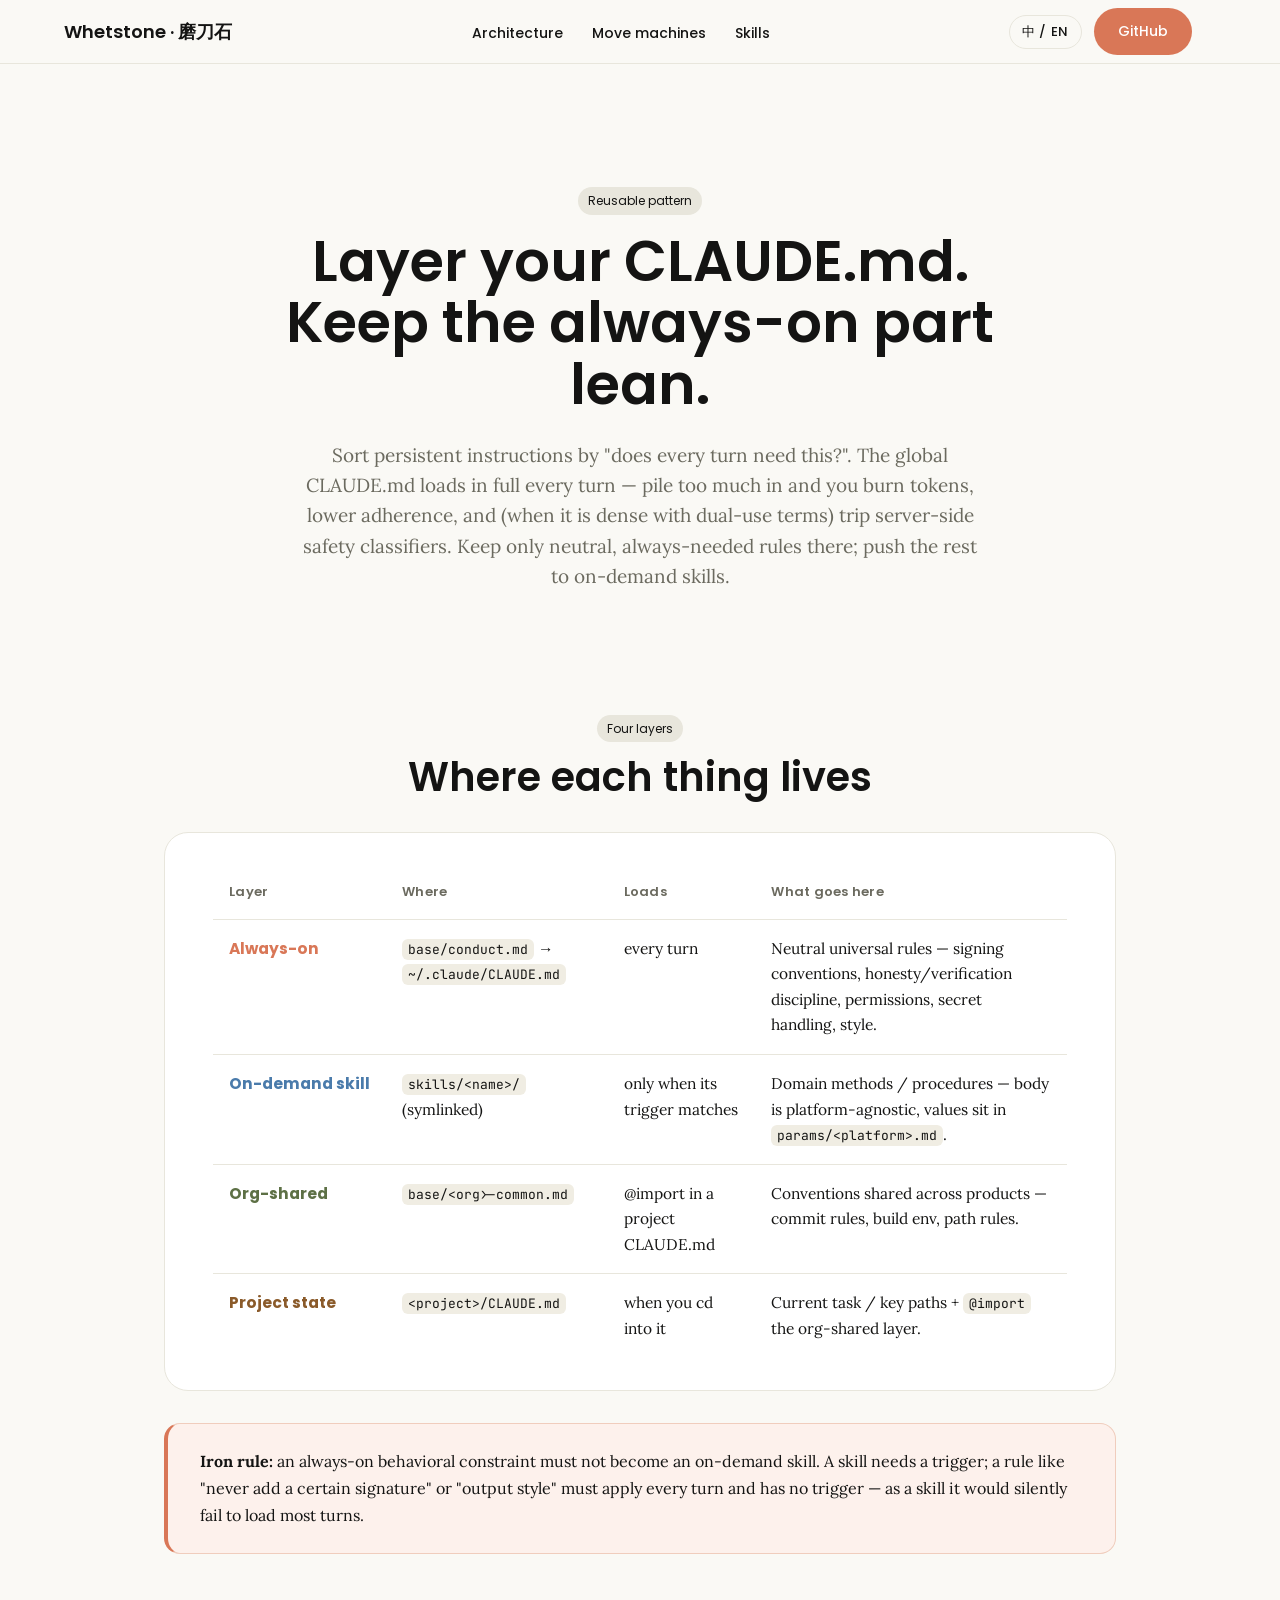
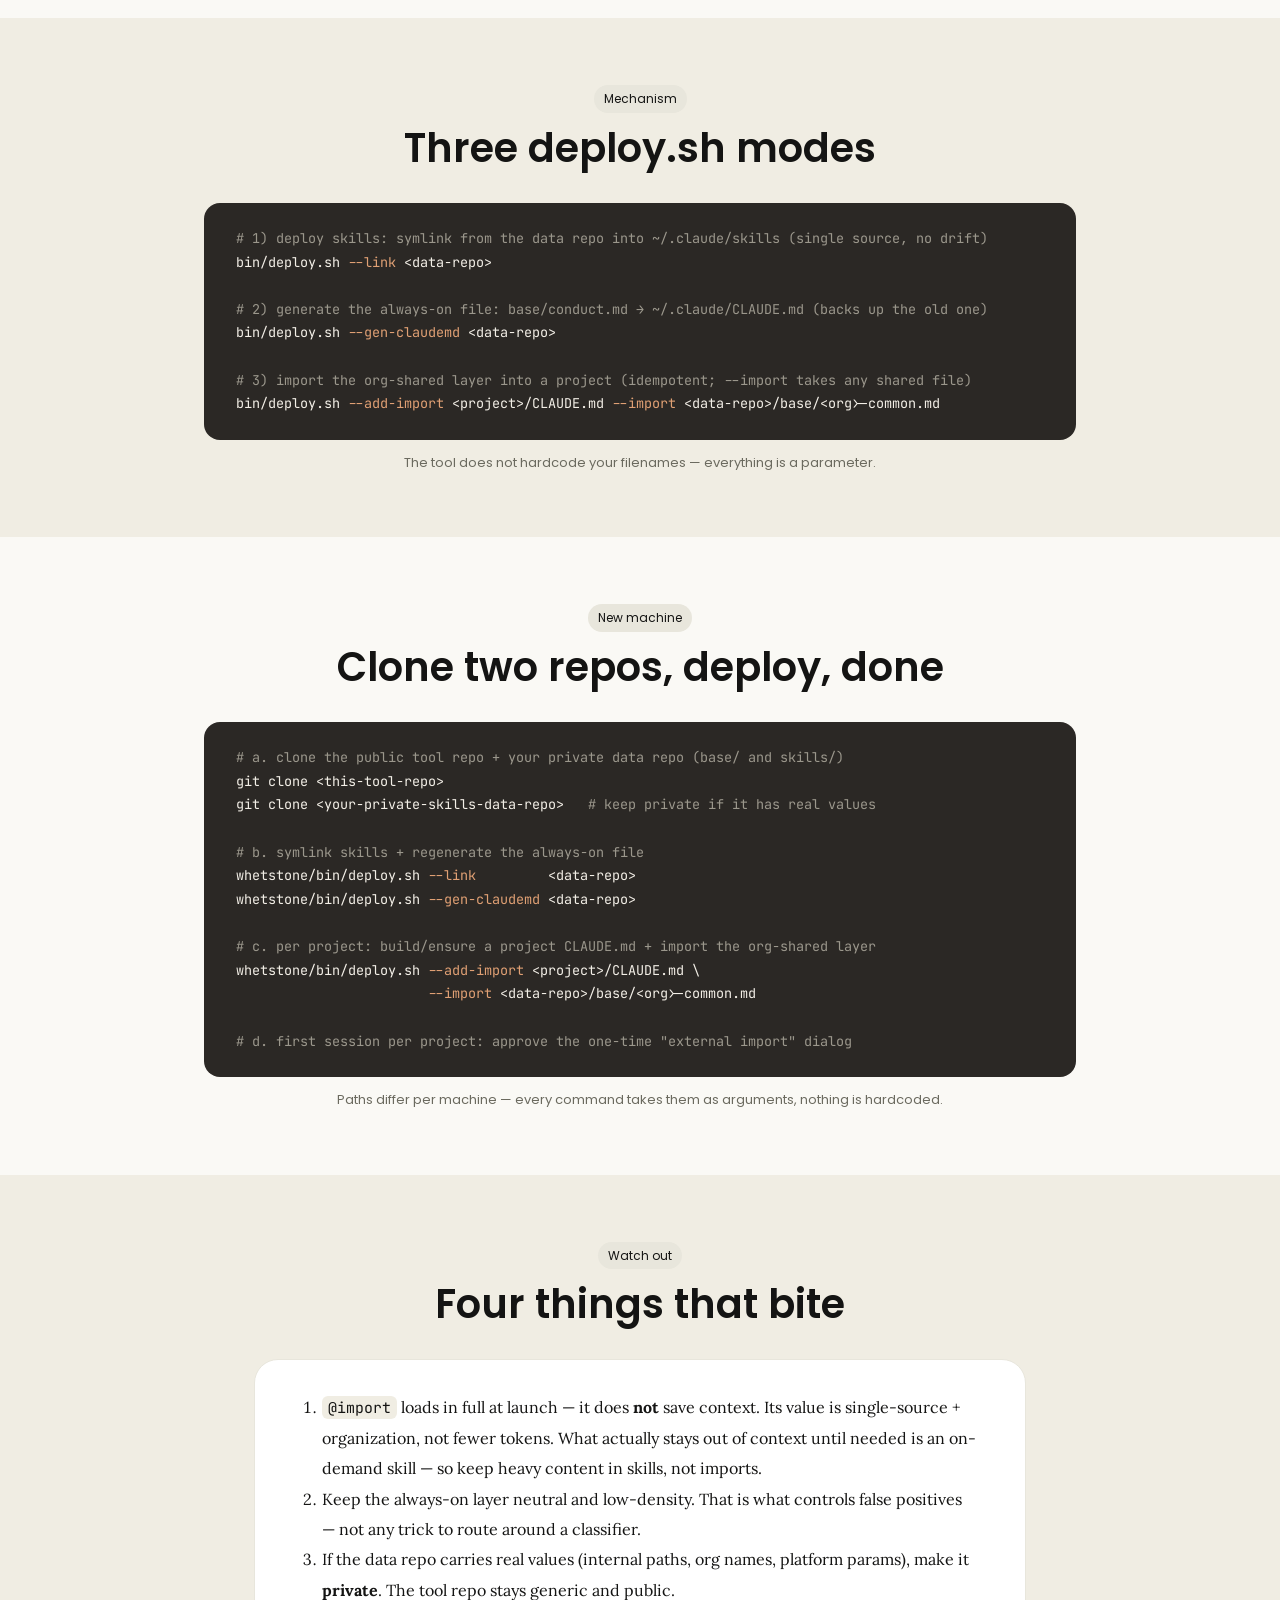
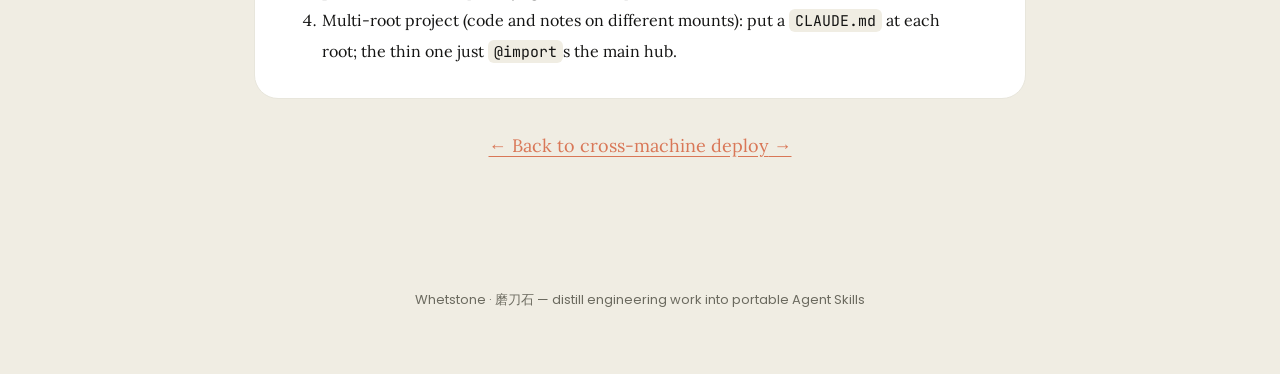
==== docs/claude-md-layering.html @ 285a9f13 "docs: 加 CLAUDE.md 分层设计指南页 + 从 index 链过去 - claude-md-layering.html:同 anthropic 风(assets/anthropic.css" ====
<!doctype html>
<html lang="en" data-lang="en">
<head>
<meta charset="utf-8">
<meta name="viewport" content="width=device-width, initial-scale=1">
<title>CLAUDE.md layering · Whetstone</title>
<meta name="description" content="A reusable way to layer agent instructions: keep the always-on CLAUDE.md lean and neutral, push heavy domain content into on-demand skills, share org conventions, deploy the same way on any machine.">
<link rel="stylesheet" href="assets/fonts.css">
<link rel="stylesheet" href="assets/anthropic.css">
<style>
  html[data-lang="en"] .lang-zh { display: none !important; }
  html[data-lang="zh"] .lang-en { display: none !important; }
  .lang-toggle {
    background: transparent; border: 1px solid var(--anth-light-gray); color: var(--anth-text);
    font-family: var(--font-heading); font-size: 13px; font-weight: 500;
    padding: 6px 12px; border-radius: var(--radius-pill); cursor: pointer; letter-spacing: 0.05em;
  }
  .lang-toggle:hover { background: var(--anth-light-gray); }
  html[data-lang="zh"] body, html[data-lang="zh"] p, html[data-lang="zh"] li,
  html[data-lang="zh"] td, html[data-lang="zh"] th {
    font-family: "Noto Sans SC", "Source Han Sans SC", "PingFang SC", sans-serif;
  }
  html[data-lang="zh"] h1, html[data-lang="zh"] h2, html[data-lang="zh"] h3, html[data-lang="zh"] .anth-badge {
    font-family: "Noto Sans SC", "PingFang SC", sans-serif;
  }

  .layer-table { width:100%; border-collapse:collapse; font-family:var(--font-body); font-size:15.5px; }
  .layer-table th, .layer-table td { text-align:left; padding:var(--space-4) var(--space-4); border-bottom:1px solid var(--anth-light-gray); vertical-align:top; }
  .layer-table th { font-family:var(--font-heading); font-size:13px; font-weight:600; color:var(--anth-text-secondary); letter-spacing:0.02em; }
  .layer-table tbody tr:last-child td { border-bottom:none; }
  .layer-table .lyr { font-family:var(--font-heading); font-weight:700; white-space:nowrap; }
  .layer-table .lyr--l1 { color:var(--anth-orange); }
  .layer-table .lyr--l2 { color:#4a7bab; }
  .layer-table .lyr--l3 { color:#5d7045; }
  .layer-table .lyr--l4 { color:#8a5a2a; }
  .layer-table code { font-family:var(--font-mono); font-size:13px; }

  .scene-card { background:#ffffff; border:1px solid var(--anth-light-gray); border-radius:var(--radius-lg); padding:var(--space-6) var(--space-7); }
  .rule-card { background:#fdf1ec; border:1px solid #f0cdbd; border-left:4px solid var(--anth-orange); border-radius:var(--radius-md); padding:var(--space-5) var(--space-6); }
  .rule-card p { margin:0; font-family:var(--font-body); font-size:16px; line-height:1.7; color:var(--anth-text); }
  figure { margin:0; }
  figcaption { font-family:var(--font-heading); font-size:13px; color:var(--anth-text-secondary); text-align:center; margin-top:var(--space-3); }

  pre.codeblock { background:#2b2825; color:#f3efe7; border-radius:var(--radius-md); padding:var(--space-5) var(--space-6); overflow-x:auto; font-family:var(--font-mono); font-size:13.5px; line-height:1.75; margin:0; }
  pre.codeblock .cm { color:#9b978c; }
  pre.codeblock .fl { color:#e0a074; }
</style>
</head>
<body>

<!-- Nav -->
<nav class="anth-nav"><div class="anth-nav-inner">
  <a href="index.html" style="font-family:var(--font-heading); font-weight:600; font-size:18px; text-decoration:none; color:var(--anth-text);">Whetstone · 磨刀石</a>
  <div>
    <a href="index.html#architecture"><span class="lang-en">Architecture</span><span class="lang-zh">架构</span></a>
    <a href="index.html#migrate"><span class="lang-en">Move machines</span><span class="lang-zh">迁移</span></a>
    <a href="skills.html"><span class="lang-en">Skills</span><span class="lang-zh">技能</span></a>
  </div>
  <div style="display:flex; gap:var(--space-3); align-items:center;">
    <button type="button" class="lang-toggle" aria-label="Switch language">中 / EN</button>
    <a class="anth-button" href="https://github.com/TbusOS/whetstone">GitHub</a>
  </div>
</div></nav>

<!-- Header -->
<section class="anth-hero">
  <div class="anth-container" style="max-width:820px;">
    <span class="anth-badge"><span class="lang-en">Reusable pattern</span><span class="lang-zh">可复用范式</span></span>
    <h1 style="margin-top:var(--space-4);">
      <span class="lang-en">Layer your CLAUDE.md.<br>Keep the always-on part lean.</span>
      <span class="lang-zh">给 CLAUDE.md 分层。<br>常驻那部分保持精简。</span>
    </h1>
    <p style="font-size:19px; color:var(--anth-text-secondary); margin:var(--space-5) auto 0; line-height:1.6; max-width:680px; font-family:var(--font-body);">
      <span class="lang-en">Sort persistent instructions by "does every turn need this?". The global CLAUDE.md loads in full every turn — pile too much in and you burn tokens, lower adherence, and (when it is dense with dual-use terms) trip server-side safety classifiers. Keep only neutral, always-needed rules there; push the rest to on-demand skills.</span>
      <span class="lang-zh">把持久指令按「是否每轮都需要」分层。全局 CLAUDE.md 每轮全文载入 —— 堆太多就吃 token、降遵循度，内容密度高时还容易触发服务端安全分类器误报。那里只留中性、每轮都要的规则；其余推给按需 skill。</span>
    </p>
  </div>
</section>

<!-- Four layers -->
<section class="anth-section" style="padding-top:0;">
  <div class="anth-container" style="max-width:1000px;">
    <div style="max-width:680px; margin:0 auto var(--space-6); text-align:center;">
      <span class="anth-badge"><span class="lang-en">Four layers</span><span class="lang-zh">四层</span></span>
      <h2 style="margin-top:var(--space-3);"><span class="lang-en">Where each thing lives</span><span class="lang-zh">每样东西放哪</span></h2>
    </div>
    <div class="scene-card">
      <table class="layer-table">
        <thead><tr>
          <th><span class="lang-en">Layer</span><span class="lang-zh">层</span></th>
          <th><span class="lang-en">Where</span><span class="lang-zh">存放</span></th>
          <th><span class="lang-en">Loads</span><span class="lang-zh">何时加载</span></th>
          <th><span class="lang-en">What goes here</span><span class="lang-zh">放什么</span></th>
        </tr></thead>
        <tbody>
          <tr>
            <td class="lyr lyr--l1"><span class="lang-en">Always-on</span><span class="lang-zh">常驻</span></td>
            <td><code>base/conduct.md</code> → <code>~/.claude/CLAUDE.md</code></td>
            <td><span class="lang-en">every turn</span><span class="lang-zh">每轮</span></td>
            <td><span class="lang-en">Neutral universal rules — signing conventions, honesty/verification discipline, permissions, secret handling, style.</span><span class="lang-zh">通用中性规则 —— 署名规矩、诚实/查证纪律、权限、secret 处理、风格。</span></td>
          </tr>
          <tr>
            <td class="lyr lyr--l2"><span class="lang-en">On-demand skill</span><span class="lang-zh">按需 skill</span></td>
            <td><code>skills/&lt;name&gt;/</code> <span class="lang-en">(symlinked)</span><span class="lang-zh">(symlink)</span></td>
            <td><span class="lang-en">only when its trigger matches</span><span class="lang-zh">触发词命中才载入</span></td>
            <td><span class="lang-en">Domain methods / procedures — body is platform-agnostic, values sit in <code>params/&lt;platform&gt;.md</code>.</span><span class="lang-zh">领域方法 / 流程 —— 正文平台无关，具体值在 <code>params/&lt;platform&gt;.md</code>。</span></td>
          </tr>
          <tr>
            <td class="lyr lyr--l3"><span class="lang-en">Org-shared</span><span class="lang-zh">组织共享</span></td>
            <td><code>base/&lt;org&gt;-common.md</code></td>
            <td><span class="lang-en">@import in a project CLAUDE.md</span><span class="lang-zh">项目 CLAUDE.md 里 @import</span></td>
            <td><span class="lang-en">Conventions shared across products — commit rules, build env, path rules.</span><span class="lang-zh">跨产品共享的约定 —— 提交规范、编译环境、路径规矩。</span></td>
          </tr>
          <tr>
            <td class="lyr lyr--l4"><span class="lang-en">Project state</span><span class="lang-zh">项目状态</span></td>
            <td><code>&lt;project&gt;/CLAUDE.md</code></td>
            <td><span class="lang-en">when you cd into it</span><span class="lang-zh">cd 进该目录</span></td>
            <td><span class="lang-en">Current task / key paths + <code>@import</code> the org-shared layer.</span><span class="lang-zh">当前任务 / 关键路径 + <code>@import</code> 组织共享层。</span></td>
          </tr>
        </tbody>
      </table>
    </div>

    <div class="rule-card" style="margin-top:var(--space-6);">
      <p><strong><span class="lang-en">Iron rule:</span><span class="lang-zh">铁律：</span></strong>
        <span class="lang-en">an always-on behavioral constraint must not become an on-demand skill. A skill needs a trigger; a rule like "never add a certain signature" or "output style" must apply every turn and has no trigger — as a skill it would silently fail to load most turns.</span>
        <span class="lang-zh">常驻行为约束不能做成 on-demand skill。skill 要触发词才载入；像「禁某类署名」「输出风格」这种每轮都要生效、又没有触发场景的规则，做成 skill 大多数轮次不触发 = 静默失效。</span></p>
    </div>
  </div>
</section>

<!-- Mechanism -->
<section class="anth-section anth-section--subtle">
  <div class="anth-container" style="max-width:920px;">
    <div style="max-width:680px; margin:0 auto var(--space-6); text-align:center;">
      <span class="anth-badge"><span class="lang-en">Mechanism</span><span class="lang-zh">机制</span></span>
      <h2 style="margin-top:var(--space-3);"><span class="lang-en">Three deploy.sh modes</span><span class="lang-zh">deploy.sh 三模式</span></h2>
    </div>
    <figure>
    <pre class="codeblock"><span class="cm"># 1) <span class="lang-en">deploy skills: symlink from the data repo into ~/.claude/skills (single source, no drift)</span><span class="lang-zh">部署 skills：从数据仓 symlink 进 ~/.claude/skills（单一真相，不漂移）</span></span>
bin/deploy.sh <span class="fl">--link</span> &lt;data-repo&gt;

<span class="cm"># 2) <span class="lang-en">generate the always-on file: base/conduct.md → ~/.claude/CLAUDE.md (backs up the old one)</span><span class="lang-zh">生成全局常驻文件：base/conduct.md → ~/.claude/CLAUDE.md（自动备份旧的）</span></span>
bin/deploy.sh <span class="fl">--gen-claudemd</span> &lt;data-repo&gt;

<span class="cm"># 3) <span class="lang-en">import the org-shared layer into a project (idempotent; --import takes any shared file)</span><span class="lang-zh">让某项目导入组织共享层（幂等；--import 传任意共享文件）</span></span>
bin/deploy.sh <span class="fl">--add-import</span> &lt;project&gt;/CLAUDE.md <span class="fl">--import</span> &lt;data-repo&gt;/base/&lt;org&gt;-common.md</pre>
    <figcaption><span class="lang-en">The tool does not hardcode your filenames — everything is a parameter.</span><span class="lang-zh">工具不写死你的文件名 —— 全走参数。</span></figcaption>
    </figure>
  </div>
</section>

<!-- New machine runbook -->
<section class="anth-section">
  <div class="anth-container" style="max-width:920px;">
    <div style="max-width:680px; margin:0 auto var(--space-6); text-align:center;">
      <span class="anth-badge"><span class="lang-en">New machine</span><span class="lang-zh">换新机器</span></span>
      <h2 style="margin-top:var(--space-3);"><span class="lang-en">Clone two repos, deploy, done</span><span class="lang-zh">克隆两个仓，装回来，齐活</span></h2>
    </div>
    <figure>
    <pre class="codeblock"><span class="cm"># a. <span class="lang-en">clone the public tool repo + your private data repo (base/ and skills/)</span><span class="lang-zh">拉工具仓（公开）+ 数据仓（私有，含 base/ 和 skills/)</span></span>
git clone &lt;this-tool-repo&gt;
git clone &lt;your-private-skills-data-repo&gt;   <span class="cm"># <span class="lang-en">keep private if it has real values</span><span class="lang-zh">含真实值就保持 private</span></span>

<span class="cm"># b. <span class="lang-en">symlink skills + regenerate the always-on file</span><span class="lang-zh">skills symlink + 生成全局常驻文件</span></span>
whetstone/bin/deploy.sh <span class="fl">--link</span>         &lt;data-repo&gt;
whetstone/bin/deploy.sh <span class="fl">--gen-claudemd</span> &lt;data-repo&gt;

<span class="cm"># c. <span class="lang-en">per project: build/ensure a project CLAUDE.md + import the org-shared layer</span><span class="lang-zh">每个项目：建/补 项目 CLAUDE.md + 导入组织共享层</span></span>
whetstone/bin/deploy.sh <span class="fl">--add-import</span> &lt;project&gt;/CLAUDE.md \
                        <span class="fl">--import</span> &lt;data-repo&gt;/base/&lt;org&gt;-common.md

<span class="cm"># d. <span class="lang-en">first session per project: approve the one-time "external import" dialog</span><span class="lang-zh">每个项目首个 session：点一次「外部导入」批准框</span></span></pre>
    <figcaption><span class="lang-en">Paths differ per machine — every command takes them as arguments, nothing is hardcoded.</span><span class="lang-zh">每台机路径不同 —— 命令都按参数走，不写死。</span></figcaption>
    </figure>
  </div>
</section>

<!-- Notes -->
<section class="anth-section anth-section--subtle">
  <div class="anth-container" style="max-width:820px;">
    <div style="margin-bottom:var(--space-6); text-align:center;">
      <span class="anth-badge"><span class="lang-en">Watch out</span><span class="lang-zh">注意</span></span>
      <h2 style="margin-top:var(--space-3);"><span class="lang-en">Four things that bite</span><span class="lang-zh">四个坑</span></h2>
    </div>
    <div class="scene-card">
      <ol style="margin:0; padding-left:1.2em; font-family:var(--font-body); font-size:16px; line-height:1.9; color:var(--anth-text);">
        <li><span class="lang-en"><code>@import</code> loads in full at launch — it does <strong>not</strong> save context. Its value is single-source + organization, not fewer tokens. What actually stays out of context until needed is an on-demand skill — so keep heavy content in skills, not imports.</span><span class="lang-zh"><code>@import</code> 启动时全量载入，<strong>不</strong>省 context。它的价值是单一真相 + 组织，不是省 token。真正「不触发不载入」的是按需 skill —— 所以重内容留 skill，别 @import。</span></li>
        <li><span class="lang-en">Keep the always-on layer neutral and low-density. That is what controls false positives — not any trick to route around a classifier.</span><span class="lang-zh">常驻层保持中性、低密度。这才是控制误报的办法，不是靠什么技巧绕过分类器。</span></li>
        <li><span class="lang-en">If the data repo carries real values (internal paths, org names, platform params), make it <strong>private</strong>. The tool repo stays generic and public.</span><span class="lang-zh">数据仓若含真实值（内部路径 / 组织名 / 平台参数），设 <strong>private</strong>。工具仓保持通用、可公开。</span></li>
        <li><span class="lang-en">Multi-root project (code and notes on different mounts): put a <code>CLAUDE.md</code> at each root; the thin one just <code>@import</code>s the main hub.</span><span class="lang-zh">多根项目（代码和笔记在不同挂载点）：每个根放一个 <code>CLAUDE.md</code>，薄的那个只 <code>@import</code> 主 hub。</span></li>
      </ol>
    </div>
    <p style="text-align:center; margin-top:var(--space-6);">
      <a class="anth-link" href="index.html#migrate"><span class="lang-en">← Back to cross-machine deploy</span><span class="lang-zh">← 回到跨机部署</span></a>
    </p>
  </div>
</section>

<footer class="anth-footer">
  <div class="anth-container" style="text-align:center;">
    <p style="font-family:var(--font-heading); font-size:13px; color:var(--anth-text-secondary);">Whetstone · 磨刀石 — <span class="lang-en">distill engineering work into portable Agent Skills</span><span class="lang-zh">把工程经验蒸馏成可移植的 Agent Skill</span></p>
  </div>
</footer>

<script>
  document.querySelector('.lang-toggle').addEventListener('click', function () {
    var el = document.documentElement;
    el.setAttribute('data-lang', el.getAttribute('data-lang') === 'en' ? 'zh' : 'en');
  });
</script>
</body>
</html>
---- docs/assets/fonts.css ----
/* Anthropic Design — Font Declarations
 * 英文:Poppins (display) + Lora (editorial body + italic pull-quote) + JetBrains Mono (code)。
 * 全部 Google Fonts, OFL 许可。
 *
 * 中文策略:默认不拉 CJK webfont(Noto Sans/Serif SC 两族 4 weights 合计
 * ~200 KB,CDN 慢时文字空白 2-5 秒)。中文显示依赖系统字体回退链:
 *   macOS → PingFang SC · Windows → 微软雅黑/Source Han Sans SC ·
 *   Linux → Noto Sans CJK SC(发行版自带)
 * 页面 zh 覆盖的 font-family 仍写 "Noto Sans SC"/"Noto Serif SC" 在链首——
 * 本机装了就用,没装走系统回退,视觉差异微小。
 * 需要保证 CJK webfont 的页面(对外正式发布、目标环境无中文字体),
 * 在本文件之后额外引入 fonts-cjk.css。
 */
@import url('https://fonts.googleapis.com/css2?family=Poppins:wght@400;500;600;700&family=Lora:ital,wght@0,400;0,500;0,600;1,400&family=JetBrains+Mono:wght@400;500&display=swap');
---- docs/assets/anthropic.css ----
/* === Anthropic Design System — Core CSS ===
 * Last verified: 2026-04-19
 * Docs: ../references/design-tokens.md
 */

/* ---------- Section A: Tokens ---------- */
:root {
  /* Colors */
  --anth-bg: #faf9f5;
  --anth-bg-subtle: #f0ede3;
  --anth-text: #141413;
  --anth-text-secondary: #6b6a5f;
  --anth-orange: #d97757;
  --anth-orange-hover: #c56544;
  --anth-blue: #6a9bcc;
  --anth-green: #788c5d;
  --anth-mid-gray: #b0aea5;
  --anth-light-gray: #e8e6dc;
  --anth-danger: #a14238;

  /* Fonts */
  --font-heading: "Poppins", "Helvetica Neue", Arial, sans-serif;
  --font-body: "Lora", Georgia, "Times New Roman", serif;
  --font-mono: "JetBrains Mono", ui-monospace, Menlo, monospace;

  /* Spacing (4px grid) */
  --space-1: 4px;
  --space-2: 8px;
  --space-3: 12px;
  --space-4: 16px;
  --space-5: 24px;
  --space-6: 32px;
  --space-7: 48px;
  --space-8: 64px;
  --space-9: 80px;
  --space-10: 120px;

  /* Radii */
  --radius-sm: 6px;
  --radius-md: 16px;
  --radius-lg: 24px;
  --radius-pill: 9999px;

  /* Shadows */
  --shadow-card: 0 2px 12px rgba(20, 20, 19, 0.05);
  --shadow-pop: 0 10px 40px rgba(20, 20, 19, 0.08);

  /* Motion */
  --ease-anth: cubic-bezier(0.25, 1, 0.5, 1);
  --duration-sm: 240ms;
  --duration-md: 400ms;
  --duration-lg: 700ms;
}

/* ---------- Section B: Reset ---------- */
* {
  box-sizing: border-box;
}

html,
body {
  margin: 0;
  padding: 0;
}

body {
  font-family: var(--font-body);
  font-size: 18px;
  line-height: 1.65;
  color: var(--anth-text);
  background: var(--anth-bg);
  -webkit-font-smoothing: antialiased;
}

/* ---------- Section C: Typography ---------- */
h1,
h2,
h3,
h4,
h5 {
  font-family: var(--font-heading);
  margin: 0;
  font-weight: 600;
}

h1 {
  font-size: 56px;
  line-height: 1.1;
}

h2 {
  font-size: 40px;
  line-height: 1.15;
}

h3 {
  font-size: 24px;
  line-height: 1.3;
  font-weight: 500;
}

h4 {
  font-size: 20px;
  line-height: 1.4;
}

p {
  margin: 0 0 var(--space-4);
}

.anth-caption {
  font-size: 13px;
  line-height: 1.4;
  color: var(--anth-text-secondary);
}

/* ---------- Section D: Link & Button (Anthropic uses filled pills as primary CTA) ---------- */
.anth-button {
  display: inline-block;
  padding: 12px 24px;
  border-radius: var(--radius-pill);
  background: var(--anth-orange);
  color: #ffffff;
  font-family: var(--font-heading);
  font-weight: 600;
  font-size: 15px;
  text-decoration: none;
  border: 0;
  cursor: pointer;
  transition: background var(--duration-sm) var(--ease-anth);
}

.anth-button:hover {
  background: var(--anth-orange-hover);
}

.anth-button--dark {
  background: var(--anth-text);
  color: var(--anth-bg);
}

.anth-button--ghost {
  background: transparent;
  color: var(--anth-text);
  border: 1px solid var(--anth-text);
}

.anth-link {
  color: var(--anth-orange);
  text-decoration: underline;
  text-underline-offset: 0.2em;
  transition: color var(--duration-sm);
}

.anth-link:hover {
  color: var(--anth-orange-hover);
}

.anth-link::after {
  content: " \2192";
}

.anth-link--no-arrow::after {
  content: none;
}

/* ---------- Section E: Layout ---------- */
.anth-container {
  max-width: 960px;
  margin: 0 auto;
  padding: 0 24px;
}

.anth-container--narrow {
  max-width: 720px;
}

.anth-container--wide {
  max-width: 1200px;
}

.anth-section {
  padding-block: var(--space-8);
}

.anth-section--subtle {
  background: var(--anth-bg-subtle);
}

.anth-card {
  background: #ffffff;
  border-radius: var(--radius-md);
  box-shadow: var(--shadow-card);
  padding: var(--space-5);
}

.anth-hero {
  text-align: center;
  padding-block: var(--space-10);
}

/* ---------- Section F: Stat ---------- */
.anth-stat {
  text-align: center;
}

.anth-stat-number {
  display: block;
  font-family: var(--font-heading);
  font-size: 64px;
  line-height: 1;
  font-weight: 700;
  color: var(--anth-text);
}

.anth-stat-label {
  display: block;
  font-family: var(--font-body);
  font-size: 14px;
  color: var(--anth-text-secondary);
  margin-top: var(--space-3);
}

/* ---------- Section G: Nav ---------- */
.anth-nav {
  position: sticky;
  top: 0;
  z-index: 100;
  height: 64px;
  background: var(--anth-bg);
  border-bottom: 1px solid var(--anth-light-gray);
}

.anth-nav-inner {
  max-width: 1200px;
  margin: 0 auto;
  height: 100%;
  display: flex;
  align-items: center;
  justify-content: space-between;
  padding: 0 24px;
}

.anth-nav a {
  color: var(--anth-text);
  font-family: var(--font-heading);
  font-size: 14px;
  font-weight: 500;
  text-decoration: none;
  margin-right: var(--space-5);
}

/* nav-cascade fix: `.anth-nav a` color rule above out-specifies `.anth-button`
   color, dropping nav-CTA buttons to dark text on orange. Mirror the
   ember/sage cross-skill fix to keep the white-on-orange CTA. */
.anth-nav a.anth-button { color: #ffffff; }
.anth-nav a.anth-button:hover { color: #ffffff; }

/* ---------- Section H: Footer ---------- */
.anth-footer {
  background: var(--anth-bg-subtle);
  padding-block: var(--space-7);
  font-size: 13px;
  color: var(--anth-text-secondary);
}

.anth-footer-grid {
  max-width: 1200px;
  margin: 0 auto;
  padding: 0 24px;
  display: grid;
  grid-template-columns: repeat(6, 1fr);
  gap: var(--space-6);
}

.anth-footer-group h5 {
  font-family: var(--font-heading);
  font-size: 13px;
  color: var(--anth-text);
  margin-bottom: var(--space-3);
}

.anth-footer-group a {
  display: block;
  color: var(--anth-text-secondary);
  text-decoration: none;
  margin-bottom: var(--space-2);
}

.anth-footer-legal {
  max-width: 1200px;
  margin: var(--space-6) auto 0;
  padding: var(--space-5) 24px 0;
  border-top: 1px solid var(--anth-light-gray);
  display: flex;
  justify-content: space-between;
  flex-wrap: wrap;
  gap: var(--space-4);
}

.anth-social {
  display: flex;
  gap: var(--space-3);
}

/* ---------- Section I: Badge / Quote / Divider / Banner ---------- */
.anth-badge {
  display: inline-block;
  font-family: var(--font-heading);
  font-size: 12px;
  padding: 4px 10px;
  border-radius: var(--radius-pill);
  background: var(--anth-light-gray);
  color: var(--anth-text);
}

.anth-quote {
  font-family: var(--font-body);
  font-style: italic;
  font-size: 22px;
  line-height: 1.55;
  padding-left: var(--space-5);
  border-left: 3px solid var(--anth-orange);
  max-width: 680px;
  margin: var(--space-6) 0;
}

.anth-quote-cite {
  display: flex;
  align-items: center;
  gap: var(--space-3);
  margin-top: var(--space-4);
  font-size: 14px;
  font-style: normal;
  font-family: var(--font-heading);
}

.anth-quote-cite img {
  height: 20px;
  width: auto;
}

.anth-divider {
  border: 0;
  height: 1px;
  background: var(--anth-light-gray);
  margin: var(--space-8) 0;
}

.anth-banner {
  padding: var(--space-3) var(--space-5);
  background: var(--anth-bg-subtle);
  border-radius: var(--radius-md);
  display: flex;
  align-items: center;
  gap: var(--space-4);
  font-size: 14px;
}

/* ---------- Section J: Form controls ---------- */
.anth-input,
.anth-select,
.anth-textarea {
  width: 100%;
  background: var(--anth-bg);
  border: 1px solid var(--anth-light-gray);
  border-radius: var(--radius-md);
  padding: 12px 16px;
  font-family: var(--font-body);
  font-size: 15px;
  color: var(--anth-text);
}

.anth-input:focus,
.anth-select:focus,
.anth-textarea:focus {
  outline: 2px solid var(--anth-orange);
  outline-offset: 0;
  border-color: transparent;
}

.anth-radio,
.anth-checkbox {
  accent-color: var(--anth-orange);
  width: 18px;
  height: 18px;
}

.anth-label {
  font-family: var(--font-heading);
  font-size: 14px;
  color: var(--anth-text);
  margin-bottom: var(--space-2);
  display: block;
}

/* ---------- Section K: Tabs / Carousel / Video / Details ---------- */
.anth-tabs {
  display: flex;
  gap: var(--space-5);
  border-bottom: 1px solid var(--anth-light-gray);
}

.anth-tab {
  background: transparent;
  border: 0;
  padding: var(--space-3) 0;
  font-family: var(--font-heading);
  font-size: 14px;
  color: var(--anth-text-secondary);
  cursor: pointer;
  border-bottom: 2px solid transparent;
  transition: color var(--duration-sm), border-bottom-color var(--duration-sm);
}

.anth-tab.is-active {
  color: var(--anth-text);
  border-bottom-color: var(--anth-orange);
}

.anth-carousel {
  position: relative;
  overflow: hidden;
}

.anth-carousel-viewport {
  display: flex;
  transition: transform var(--duration-md) var(--ease-anth);
}

.anth-carousel-counter {
  font-family: var(--font-heading);
  font-size: 13px;
  color: var(--anth-text-secondary);
}

.anth-video {
  width: 100%;
  border-radius: var(--radius-md);
}

.anth-details {
  background: var(--anth-bg-subtle);
  border-radius: var(--radius-md);
  padding: var(--space-4);
  margin: var(--space-3) 0;
}

.anth-details summary {
  cursor: pointer;
  font-family: var(--font-heading);
  font-weight: 500;
  list-style: none;
  display: flex;
  justify-content: space-between;
}

.anth-details summary::after {
  content: '\25B8';
  transition: transform var(--duration-sm);
}

.anth-details[open] summary::after {
  transform: rotate(90deg);
}

/* ---------- Section L: Admonition / Code / Logo wall / Breadcrumbs / Reveal / Table ---------- */
.anth-admonition {
  background: var(--anth-bg-subtle);
  border-radius: var(--radius-md);
  padding: var(--space-5);
  margin: var(--space-5) 0;
}

.anth-admonition h5 {
  font-family: var(--font-heading);
  font-weight: 500;
  margin: 0 0 var(--space-2);
  color: var(--anth-blue);
}

.anth-admonition--warning h5 {
  color: var(--anth-orange);
}

.anth-admonition--success h5 {
  color: var(--anth-green);
}

.anth-admonition--danger h5 {
  color: var(--anth-danger);
}

.anth-code,
pre.anth-code {
  font-family: var(--font-mono);
  font-size: 14px;
  background: var(--anth-bg-subtle);
  border-radius: var(--radius-md);
  padding: var(--space-6);
  overflow-x: auto;
}

code {
  font-family: var(--font-mono);
  font-size: 0.93em;
  background: var(--anth-bg-subtle);
  padding: 2px 6px;
  border-radius: var(--radius-sm);
}

kbd {
  font-family: var(--font-mono);
  font-size: 12px;
  background: var(--anth-bg);
  border: 1px solid var(--anth-light-gray);
  padding: 2px 6px;
  border-radius: var(--radius-sm);
}

mark {
  background: rgba(217, 119, 87, 0.2);
}

.anth-logo-wall {
  display: grid;
  grid-template-columns: repeat(6, 1fr);
  gap: var(--space-6);
  align-items: center;
}

.anth-logo-wall img {
  max-height: 32px;
  width: auto;
  filter: grayscale(1) opacity(0.6);
  transition: filter var(--duration-sm);
}

.anth-logo-wall img:hover {
  filter: none;
}

.anth-breadcrumbs {
  list-style: none;
  padding: 0;
  margin: 0;
  display: flex;
  flex-wrap: wrap;
  gap: var(--space-2);
  font-size: 13px;
  color: var(--anth-text-secondary);
  font-family: var(--font-heading);
}

.anth-breadcrumbs li::after {
  content: '\203A';
  margin-left: var(--space-2);
  color: var(--anth-mid-gray);
}

.anth-breadcrumbs li:last-child::after {
  content: none;
}

.anth-breadcrumbs a {
  color: inherit;
  text-decoration: none;
}

.anth-breadcrumbs a:hover {
  text-decoration: underline;
}

.anth-table {
  width: 100%;
  border-collapse: collapse;
  font-family: var(--font-body);
  font-size: 15px;
}

.anth-table th {
  text-align: left;
  padding: 12px 16px;
  background: var(--anth-bg-subtle);
  font-family: var(--font-heading);
  font-weight: 500;
}

.anth-table td {
  padding: 12px 16px;
  border-bottom: 1px solid var(--anth-light-gray);
}

.anth-table tr:hover td {
  background: var(--anth-bg-subtle);
}

.anth-table .check {
  color: var(--anth-green);
}

.anth-table .cross {
  color: var(--anth-mid-gray);
}

.anth-reveal {
  opacity: 0;
  transform: translateY(24px);
  transition:
    opacity var(--duration-lg) var(--ease-anth),
    transform var(--duration-lg) var(--ease-anth);
}

.anth-reveal.is-visible {
  opacity: 1;
  transform: translateY(0);
}

/* ---------- Section M: Responsive + a11y ----------
 * Phone layout. The card grids that overflow at 375px live in each page's
 * embedded <style> (.feat-grid, .tier-grid, …); the collapse rules below
 * override them at equal specificity via !important, so the rollout is
 * CSS-only and reaches every page that links this sheet. Genuinely wide figures
 * pan via an opt-in .anth-scroll wrapper (strategy A); hero product mocks
 * scale to fit so the whole window stays visible. */
@media (max-width: 768px) {
  /* Type — fluid headings, 16px reading floor. !important so the per-page
     inline font-sizes (style="font-size:96px" on hero headings) scale down
     too — without it an inline size wins over this media query and overflows. */
  h1 { font-size: clamp(31px, 8.4vw, 40px) !important; line-height: 1.16; }
  h2 { font-size: clamp(25px, 6.4vw, 30px) !important; }
  h3 { font-size: 20px !important; }
  body { font-size: 16px; }

  /* Sections + containers breathe less on a phone */
  .anth-section { padding-block: var(--space-7); }
  .anth-container, .anth-container--wide, .anth-container--narrow {
    padding-left: var(--space-4);
    padding-right: var(--space-4);
  }

  /* Collapse page-local multi-column grids so nothing scrolls sideways. The
     full class list is generated from every page's embedded <style>; a class
     absent from a given page is simply inert. Content & label/value rows go to
     one column; compact numeric strips stay two-up. */
  .feat-grid, .feat-row, .use-grid, .use-grid3, .use-tile, .tier-grid, .ref-grid,
  .member-grid, .team-grid, .canon-row, .test-row, .channel-row, .chord-grid,
  .scenarios, .scenario, .post-grid, .pd-sibling__grid, .pd-use__grid,
  .pd-sibling__row, .pd-spec__row, .faq-group, .faq-sum, .log-entry, .log-month,
  .detail-row, .spec-row, .kbd-row, .lineup-row, .lineup-grid, .limit-item,
  .craft-rule, .ship-rule, .quickstart, .palette-split, .overlap-grid, .two-col,
  .featured, .cards-2, .comp-grid, .side-col, .support-grid, .pillar-spine,
  .stat-strip, .glance-strip, .giant-stats, .cadence-stats, .pd-glance,
  .stat-trio, .faq-stats, .kpi-row, .exec-strip, .status-grid, .pagination {
    grid-template-columns: 1fr !important;
  }
  /* inline splits (style="grid-template-columns:2fr 3fr") collapse too */
  [style*="grid-template-columns"] { grid-template-columns: 1fr !important; }
  .anth-footer-grid { grid-template-columns: repeat(2, 1fr); }
  .anth-logo-wall { grid-template-columns: repeat(3, 1fr); }
  /* children must shrink, or their min-content re-widens the row */
  [class*="grid"] > *, [class*="row"] > *, [class*="strip"] > *,
  [class*="stat"] > *, [class*="glance"] > *, [class*="scenario"] > * { min-width: 0; }
  /* long unbreakable tokens (file paths in <code>, URLs) wrap, not overflow */
  code, kbd { overflow-wrap: anywhere; }

  /* Nav links wrap instead of overflowing (no JS burger on this skill) */
  .anth-nav-inner, .anth-nav-inner > div { flex-wrap: wrap; gap: var(--space-3); row-gap: var(--space-2); }

  /* Opt-in pan wrapper for genuinely wide figures (strategy A): wrap the <svg>
     in <div class="anth-scroll"> to keep a readable width and pan on a phone.
     Hero product mocks scale-to-fit instead — the whole window stays visible,
     and their own overflow:hidden (rounded corners) would fight a pan anyway. */
  .anth-scroll { overflow-x: auto; -webkit-overflow-scrolling: touch; }
  .anth-scroll > svg { min-width: 720px; }

  /* Wide tables + code blocks pan inside their own box; table columns stay
     aligned (min-width:max-content keeps display:table, parent does the scroll) */
  :is(div, section, figure):has(> table) {
    overflow-x: auto; -webkit-overflow-scrolling: touch;
  }
  .cmp-table { min-width: -webkit-max-content; min-width: max-content; }
  .anth-code { overflow-x: auto; -webkit-overflow-scrolling: touch; }
}

@media (min-width: 769px) and (max-width: 1024px) {
  h1 {
    font-size: 48px;
  }
  .anth-footer-grid {
    grid-template-columns: repeat(3, 1fr);
  }
}

.anth-sr-only {
  position: absolute;
  width: 1px;
  height: 1px;
  padding: 0;
  margin: -1px;
  overflow: hidden;
  clip: rect(0, 0, 0, 0);
  white-space: nowrap;
  border: 0;
}

:focus-visible {
  outline: 2px solid var(--anth-orange);
  outline-offset: 2px;
  border-radius: 2px;
}

@media (prefers-reduced-motion: reduce) {
  *,
  *::before,
  *::after {
    transition-duration: 0.01ms !important;
    animation-duration: 0.01ms !important;
  }
}

/* ---------- Section S: Scenario recipe components ---------- */
/* Added 2026-04-27 to back the scenario recipes in references/components.md
 * (C4 switch · C7 toast · C8 dialog · C9 banner severity · C10 tooltip ·
 *  C11 skeleton) and references/layout-patterns.md L1 dashboard
 * (.anth-card--data / .anth-eyebrow / .anth-metric / .anth-delta).
 * Existing classes (.anth-input/.anth-select/.anth-textarea/.anth-checkbox/
 * .anth-radio/.anth-tabs/.anth-tab/.anth-banner/.anth-details) already cover
 * C1/C2/C3/C5/C6 — no duplicates. */

/* C4 · Toggle switch (settings only — for yes/no in forms use .anth-checkbox) */
.anth-switch {
  appearance: none;
  -webkit-appearance: none;
  width: 36px;
  height: 20px;
  background: var(--anth-mid-gray);
  border-radius: 9999px;
  position: relative;
  cursor: pointer;
  transition: background var(--duration-sm) var(--ease-anth);
  flex-shrink: 0;
}
.anth-switch::after {
  content: "";
  position: absolute;
  top: 2px;
  left: 2px;
  width: 16px;
  height: 16px;
  border-radius: 9999px;
  background: #ffffff;
  transition: transform var(--duration-sm) var(--ease-anth);
}
.anth-switch:checked {
  background: var(--anth-orange);
}
.anth-switch:checked::after {
  transform: translateX(16px);
}
.anth-switch:focus-visible {
  outline: 2px solid var(--anth-orange);
  outline-offset: 2px;
}

/* C7 · Toast notification */
.anth-toast {
  position: fixed;
  bottom: var(--space-5);
  right: var(--space-5);
  background: var(--anth-text);
  color: var(--anth-bg);
  padding: var(--space-3) var(--space-5);
  border-radius: var(--radius-md);
  box-shadow: var(--shadow-pop);
  font-family: var(--font-heading);
  font-size: 14px;
  font-weight: 500;
  max-width: 360px;
  z-index: 90;
}
.anth-toast--success {
  background: var(--anth-green);
  color: #ffffff;
}
.anth-toast--error {
  background: var(--anth-danger);
  color: #ffffff;
}
.anth-toast--info {
  background: var(--anth-text);
  color: var(--anth-bg);
}

/* C8 · Modal / Dialog */
.anth-dialog-overlay {
  position: fixed;
  inset: 0;
  background: rgba(20, 20, 19, 0.45);
  display: grid;
  place-items: center;
  z-index: 100;
}
.anth-dialog {
  background: var(--anth-bg);
  border-radius: var(--radius-lg);
  box-shadow: var(--shadow-pop);
  max-width: 560px;
  width: calc(100% - var(--space-7));
  padding: var(--space-7);
}
.anth-dialog h2 {
  font-family: var(--font-heading);
  font-size: 28px;
  font-weight: 600;
  margin: 0 0 var(--space-5);
}
.anth-dialog__actions {
  display: flex;
  justify-content: flex-end;
  gap: var(--space-3);
  margin-top: var(--space-7);
}

/* C9 · Banner severity modifiers + structured children
 * (the base .anth-banner is defined earlier; here we add the left-bar
 * severity variants and __title / __body slots). */
.anth-banner {
  border-left: 3px solid var(--anth-light-gray);
  align-items: flex-start;
}
.anth-banner--info    { border-left-color: var(--anth-blue); }
.anth-banner--success { border-left-color: var(--anth-green); }
.anth-banner--warn    { border-left-color: var(--anth-orange); }
.anth-banner--danger  { border-left-color: var(--anth-danger); }
.anth-banner__title {
  font-family: var(--font-heading);
  font-size: 15px;
  font-weight: 600;
  margin: 0;
}
.anth-banner__body {
  font-family: var(--font-body);
  font-size: 15px;
  line-height: 1.55;
  color: var(--anth-text-secondary);
  margin: var(--space-1) 0 0;
}

/* C10 · Tooltip (paired with [data-tooltip] trigger) */
.anth-tooltip {
  position: absolute;
  background: var(--anth-text);
  color: var(--anth-bg);
  font-family: var(--font-heading);
  font-size: 13px;
  font-weight: 500;
  padding: var(--space-2) var(--space-3);
  border-radius: var(--radius-sm);
  white-space: nowrap;
  pointer-events: none;
  opacity: 0;
  transform: translateY(4px);
  transition: opacity var(--duration-sm) var(--ease-anth),
              transform var(--duration-sm) var(--ease-anth);
}
[data-tooltip]:hover + .anth-tooltip,
[data-tooltip]:focus + .anth-tooltip {
  opacity: 1;
  transform: translateY(0);
}

/* C11 · Skeleton loading (replace spinner with shimmer block) */
.anth-skeleton {
  background: linear-gradient(
    90deg,
    var(--anth-bg-subtle) 0%,
    #f5f3ec 50%,
    var(--anth-bg-subtle) 100%
  );
  background-size: 200% 100%;
  border-radius: var(--radius-sm);
  animation: anth-shimmer 1.4s linear infinite;
}
.anth-skeleton--line   { height: 14px; margin: var(--space-2) 0; }
.anth-skeleton--block  { height: 120px; }
.anth-skeleton--circle { border-radius: 9999px; }
@keyframes anth-shimmer {
  from { background-position: 200% 0; }
  to   { background-position: -200% 0; }
}

/* L1 · Dashboard data cards (compact, no shadow, hairline border, big number) */
.anth-card--data {
  padding: var(--space-4);
  border: 1px solid var(--anth-light-gray);
  box-shadow: none;
}
.anth-eyebrow {
  font-family: var(--font-heading);
  font-size: 13px;
  font-weight: 500;
  letter-spacing: 0.05em;
  text-transform: uppercase;
  color: var(--anth-text-secondary);
  margin: 0;
}
.anth-metric {
  font-family: var(--font-heading);
  font-size: 32px;
  font-weight: 700;
  line-height: 1;
  margin: var(--space-2) 0 0;
  font-variant-numeric: tabular-nums;
}
.anth-delta {
  font-size: 13px;
  font-weight: 600;
  margin: var(--space-2) 0 0;
}
.anth-delta--up   { color: var(--anth-green); }
.anth-delta--down { color: var(--anth-danger); }

/* Section S motion · keyframes backing motion.md M1-M10 recipes
 * Use as `animation: anth-enter var(--duration-lg) var(--ease-anth) both;`
 * etc. so generators don't keep inlining @keyframes per page. */
@keyframes anth-enter {
  from { opacity: 0; transform: translateY(24px); }
  to   { opacity: 1; transform: translateY(0); }
}
@keyframes anth-enter-soft {
  /* M1 hero — subtle scale, no big jump */
  from { opacity: 0; transform: translateY(12px) scale(0.97); }
  to   { opacity: 1; transform: translateY(0) scale(1); }
}
@keyframes anth-toast-enter {
  from { opacity: 0; transform: translateY(16px); }
  to   { opacity: 1; transform: translateY(0); }
}
@keyframes anth-toast-exit {
  from { opacity: 1; transform: translateY(0); }
  to   { opacity: 0; transform: translateY(-8px); }
}
@keyframes anth-modal-enter {
  from { opacity: 0; transform: translateY(16px) scale(0.98); }
  to   { opacity: 1; transform: translateY(0) scale(1); }
}
@keyframes anth-overlay-enter {
  from { opacity: 0; }
  to   { opacity: 1; }
}

/* Convenience animation utilities — drop on any element to trigger. */
.anth-anim-enter        { animation: anth-enter      var(--duration-lg) var(--ease-anth) both; }
.anth-anim-enter--soft  { animation: anth-enter-soft var(--duration-lg) var(--ease-anth) both; }
.anth-anim-toast-enter  { animation: anth-toast-enter var(--duration-md) var(--ease-anth) both; }
.anth-anim-modal-enter  { animation: anth-modal-enter var(--duration-md) var(--ease-anth) both; }
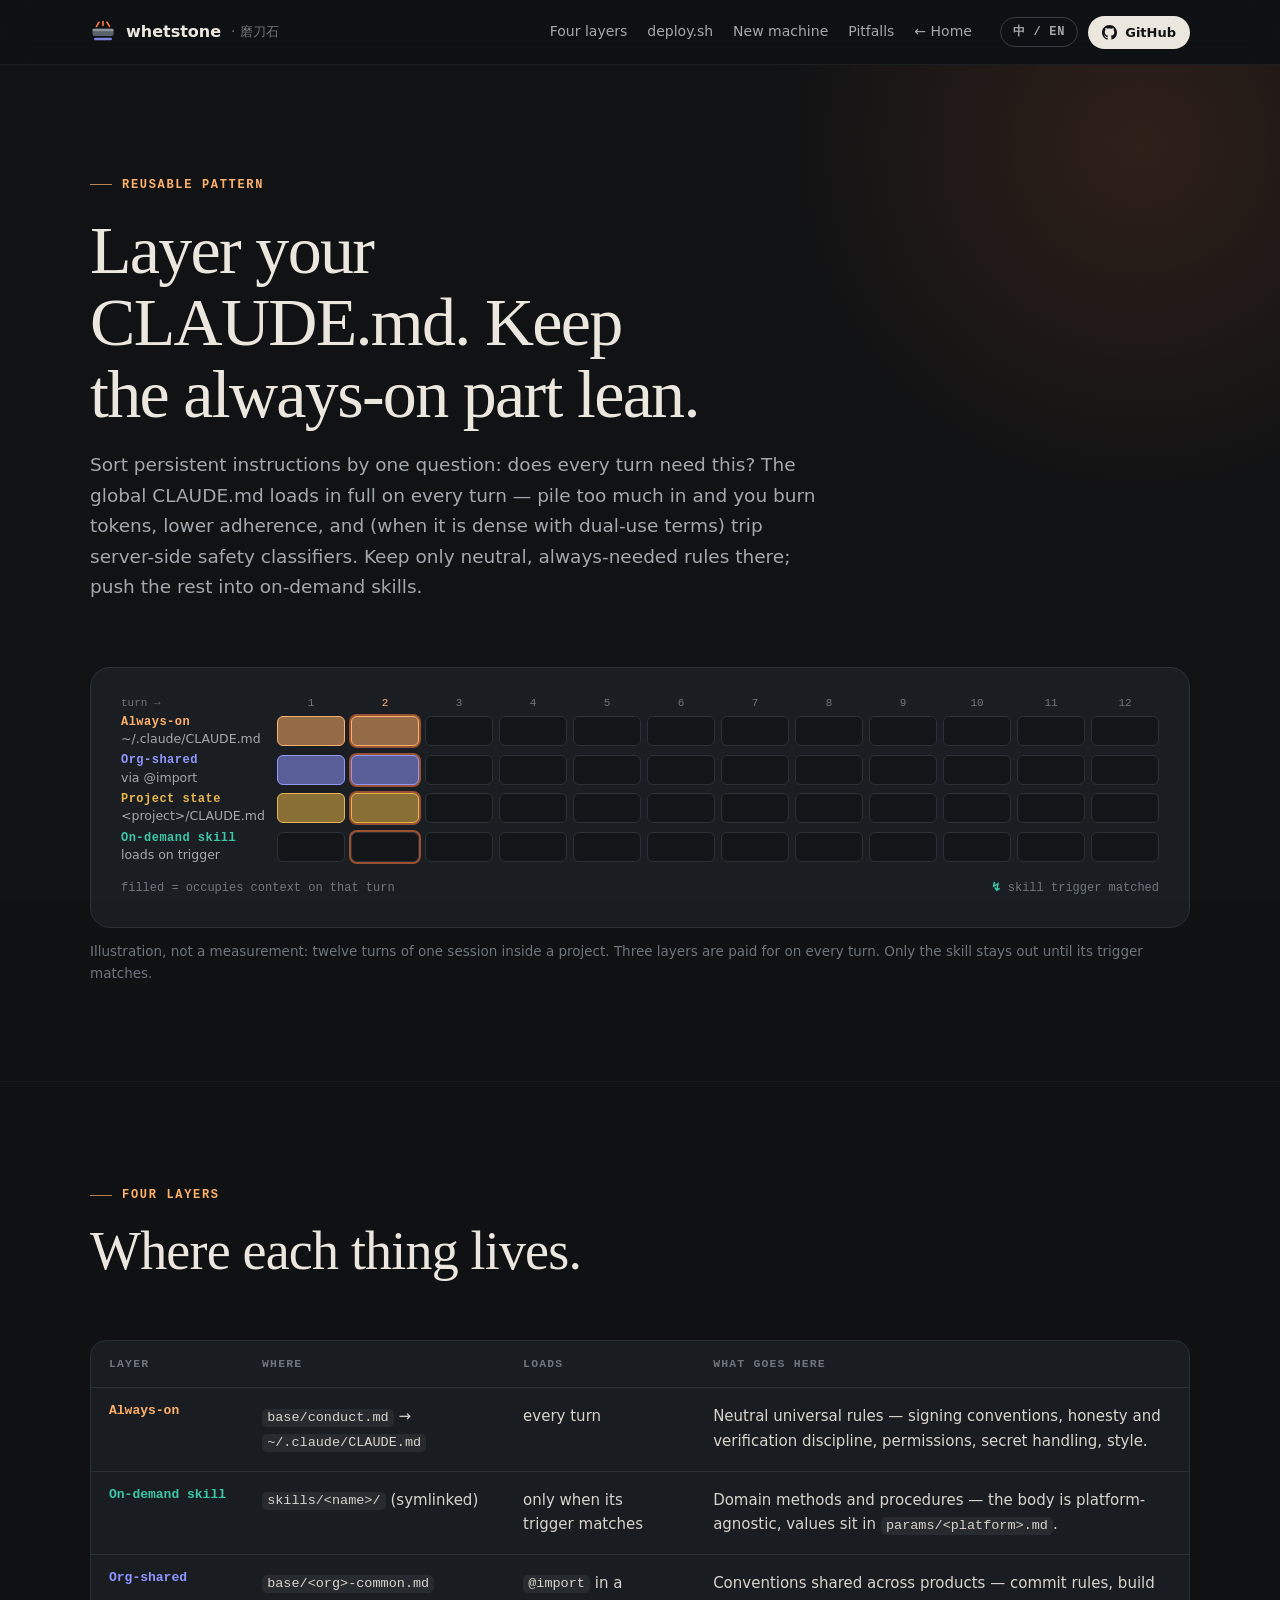
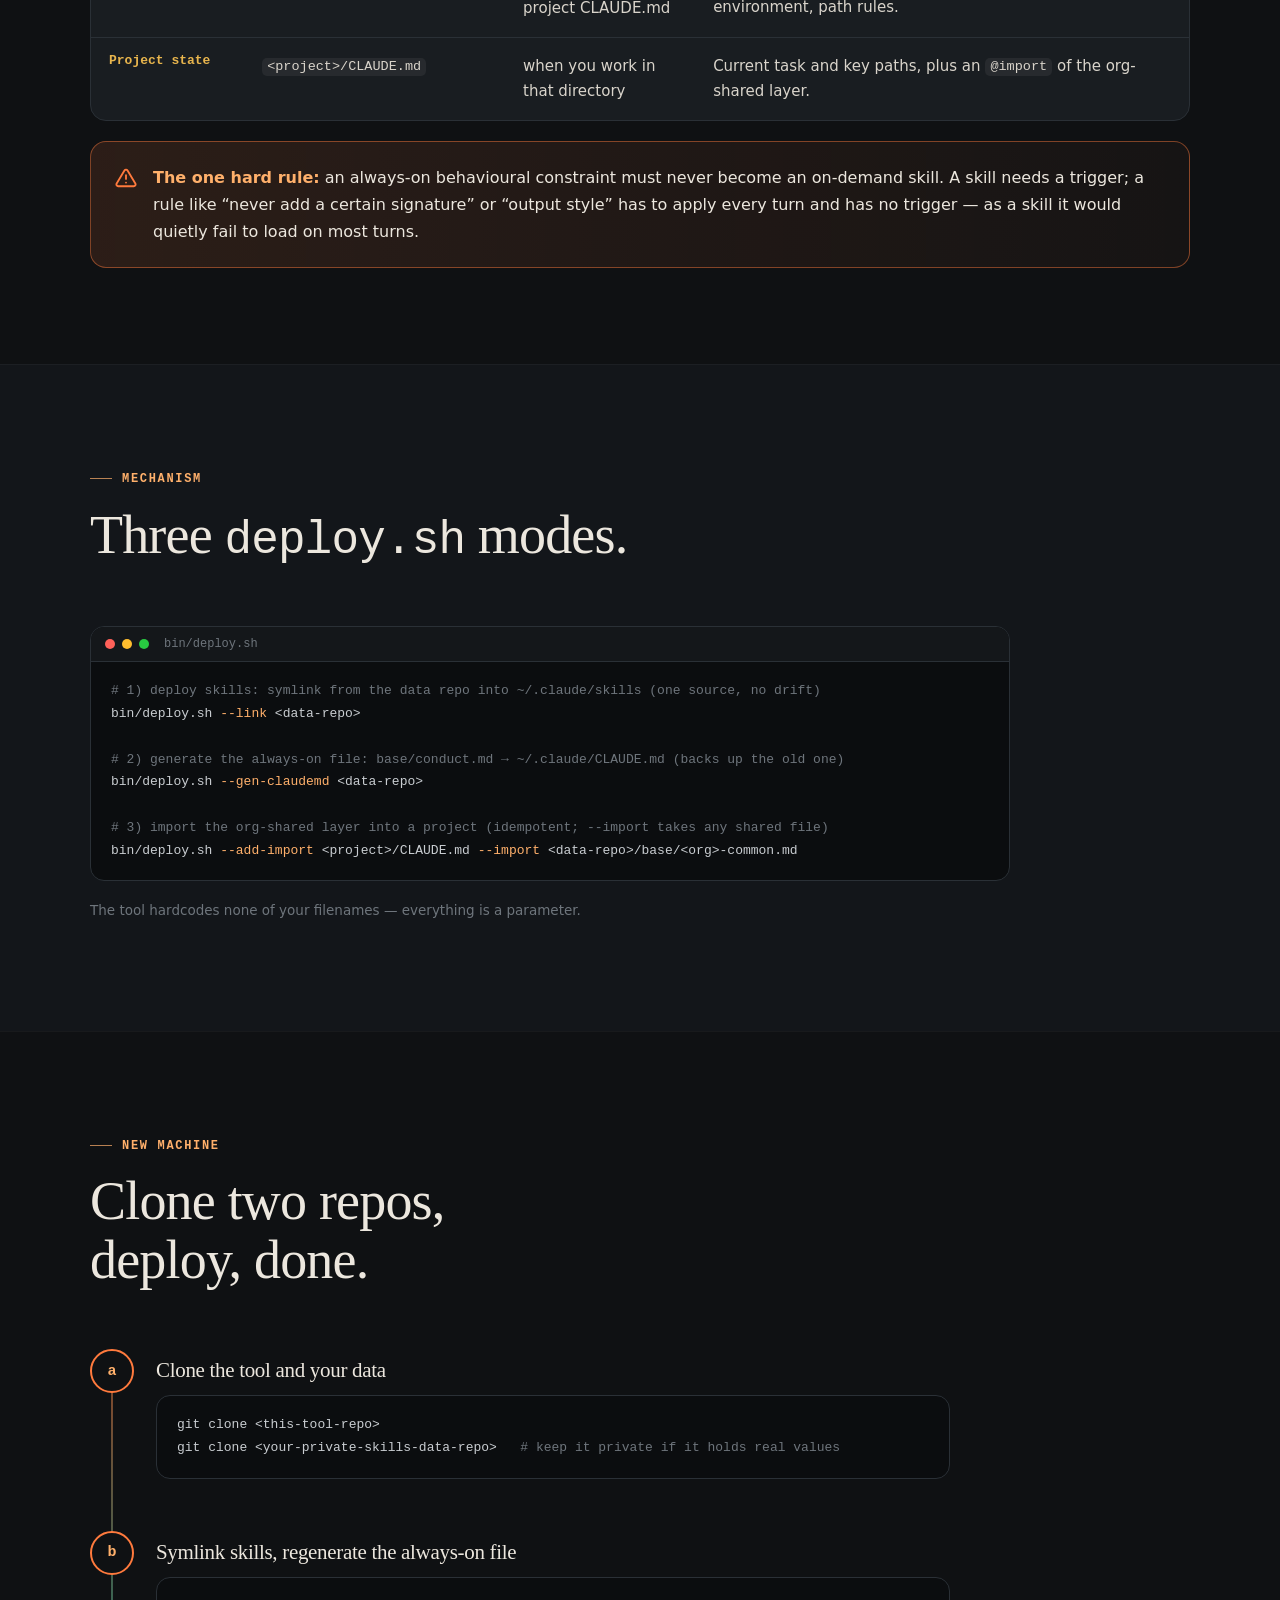
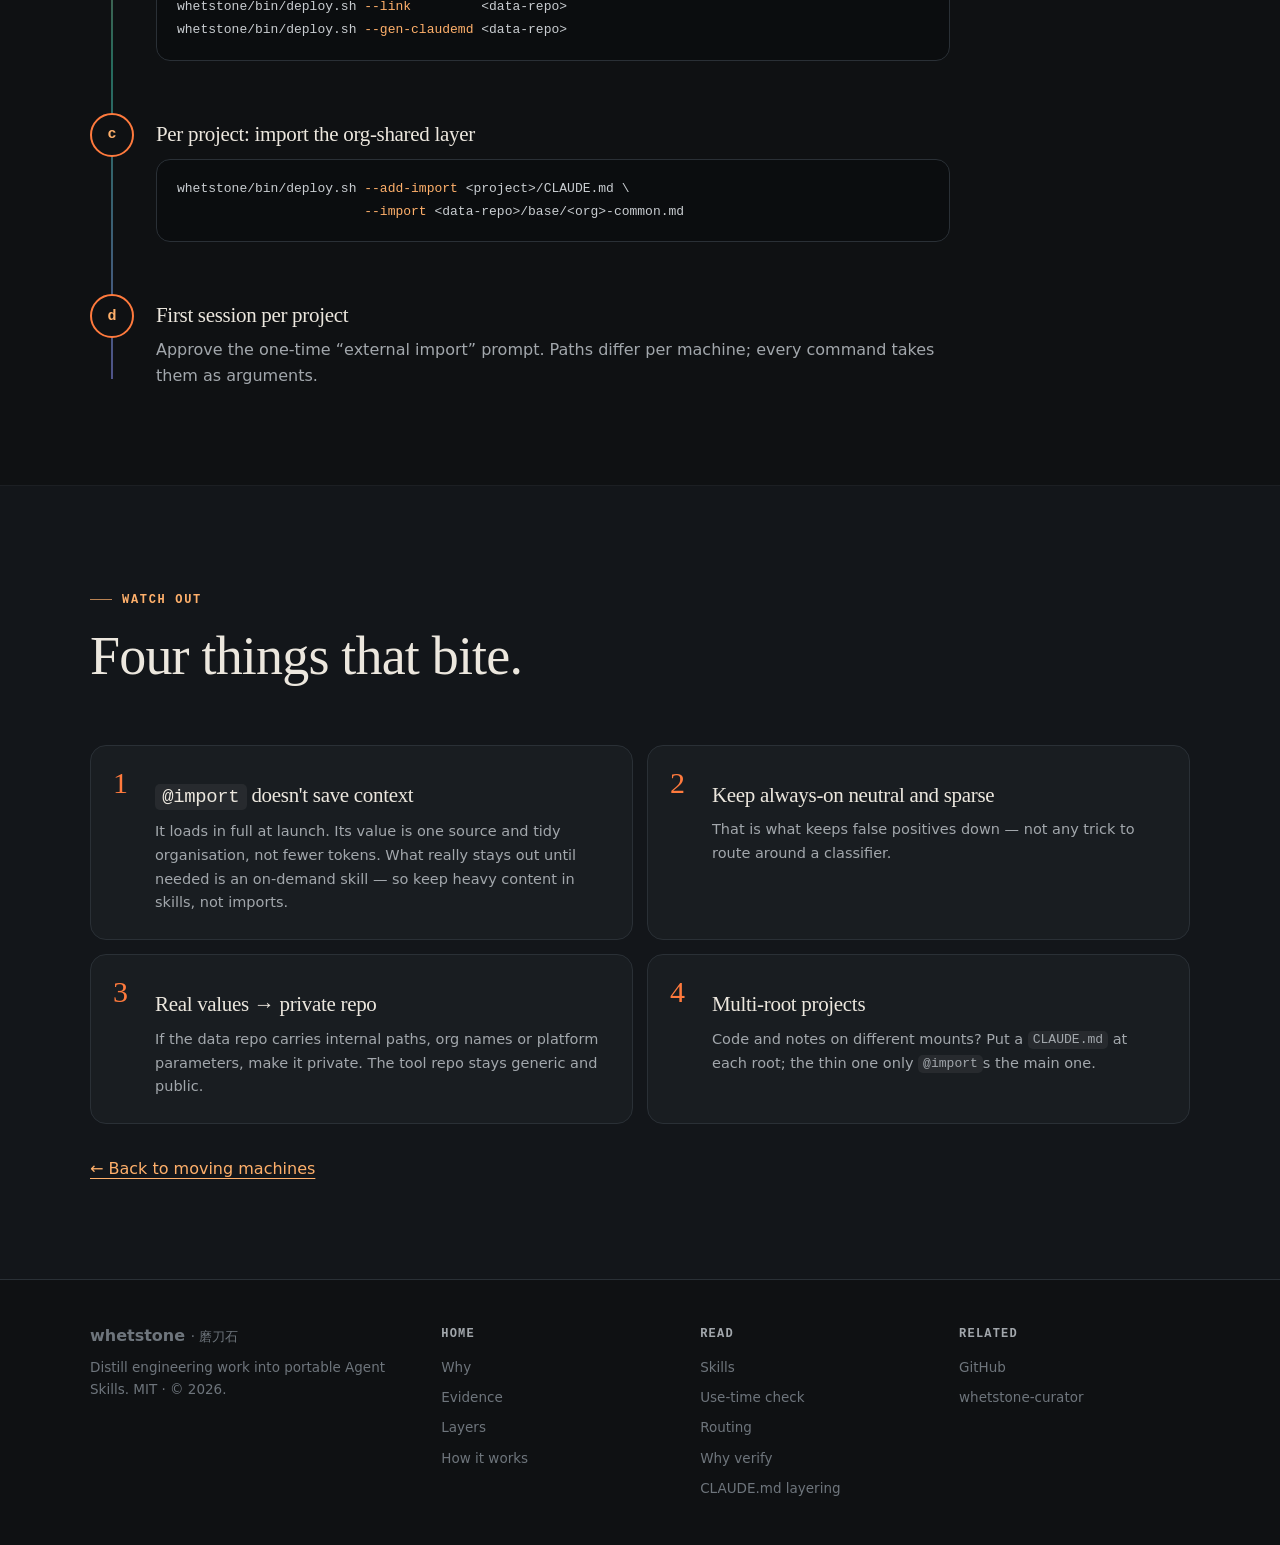
==== commit 67b48748: "docs: 介绍站改版 —— 深色「磨刀石 + 岩层」风格,四个页面共用 site.css / site.js - 首页重做:首屏分拣动画(会话里的话落进 L1–L4,不合格的被拒收并标检查码)、  " ====
--- a/docs/claude-md-layering.html
+++ b/docs/claude-md-layering.html
@@ -2,212 +2,254 @@
 <html lang="en" data-lang="en">
 <head>
 <meta charset="utf-8">
-<meta name="viewport" content="width=device-width, initial-scale=1">
-<title>CLAUDE.md layering · Whetstone</title>
+<meta name="viewport" content="width=device-width, initial-scale=1, viewport-fit=cover">
+<title>CLAUDE.md layering — Whetstone</title>
 <meta name="description" content="A reusable way to layer agent instructions: keep the always-on CLAUDE.md lean and neutral, push heavy domain content into on-demand skills, share org conventions, deploy the same way on any machine.">
-<link rel="stylesheet" href="assets/fonts.css">
-<link rel="stylesheet" href="assets/anthropic.css">
+<meta name="theme-color" content="#0f1113">
+<meta property="og:title" content="Layer your CLAUDE.md. Keep the always-on part lean.">
+<meta property="og:description" content="Only on-demand skills stay out of context until they're needed. Everything else is paid for on every turn.">
+<meta property="og:url" content="https://doc.tbusos.com/whetstone/claude-md-layering.html">
+<meta property="og:image" content="https://doc.tbusos.com/whetstone/assets/og-home.png">
+<meta property="og:image:width" content="2400">
+<meta property="og:image:height" content="1260">
+<meta property="og:type" content="article">
+<meta name="twitter:card" content="summary_large_image">
+<meta name="twitter:image" content="https://doc.tbusos.com/whetstone/assets/og-home.png">
+<script>(function(){var h=document.documentElement,l='en';h.classList.add('js');try{var q=new URLSearchParams(location.search).get('lang'),s=localStorage.getItem('whetstone-lang');l=(q==='zh'||q==='en')?q:(s==='zh'||s==='en')?s:((navigator.language||'').toLowerCase().indexOf('zh')===0?'zh':'en');}catch(e){}h.setAttribute('data-lang',l);})();</script>
+<link rel="stylesheet" href="assets/site.css">
 <style>
-  html[data-lang="en"] .lang-zh { display: none !important; }
-  html[data-lang="zh"] .lang-en { display: none !important; }
-  .lang-toggle {
-    background: transparent; border: 1px solid var(--anth-light-gray); color: var(--anth-text);
-    font-family: var(--font-heading); font-size: 13px; font-weight: 500;
-    padding: 6px 12px; border-radius: var(--radius-pill); cursor: pointer; letter-spacing: 0.05em;
-  }
-  .lang-toggle:hover { background: var(--anth-light-gray); }
-  html[data-lang="zh"] body, html[data-lang="zh"] p, html[data-lang="zh"] li,
-  html[data-lang="zh"] td, html[data-lang="zh"] th {
-    font-family: "Noto Sans SC", "Source Han Sans SC", "PingFang SC", sans-serif;
-  }
-  html[data-lang="zh"] h1, html[data-lang="zh"] h2, html[data-lang="zh"] h3, html[data-lang="zh"] .anth-badge {
-    font-family: "Noto Sans SC", "PingFang SC", sans-serif;
-  }
-
-  .layer-table { width:100%; border-collapse:collapse; font-family:var(--font-body); font-size:15.5px; }
-  .layer-table th, .layer-table td { text-align:left; padding:var(--space-4) var(--space-4); border-bottom:1px solid var(--anth-light-gray); vertical-align:top; }
-  .layer-table th { font-family:var(--font-heading); font-size:13px; font-weight:600; color:var(--anth-text-secondary); letter-spacing:0.02em; }
-  .layer-table tbody tr:last-child td { border-bottom:none; }
-  .layer-table .lyr { font-family:var(--font-heading); font-weight:700; white-space:nowrap; }
-  .layer-table .lyr--l1 { color:var(--anth-orange); }
-  .layer-table .lyr--l2 { color:#4a7bab; }
-  .layer-table .lyr--l3 { color:#5d7045; }
-  .layer-table .lyr--l4 { color:#8a5a2a; }
-  .layer-table code { font-family:var(--font-mono); font-size:13px; }
-
-  .scene-card { background:#ffffff; border:1px solid var(--anth-light-gray); border-radius:var(--radius-lg); padding:var(--space-6) var(--space-7); }
-  .rule-card { background:#fdf1ec; border:1px solid #f0cdbd; border-left:4px solid var(--anth-orange); border-radius:var(--radius-md); padding:var(--space-5) var(--space-6); }
-  .rule-card p { margin:0; font-family:var(--font-body); font-size:16px; line-height:1.7; color:var(--anth-text); }
-  figure { margin:0; }
-  figcaption { font-family:var(--font-heading); font-size:13px; color:var(--anth-text-secondary); text-align:center; margin-top:var(--space-3); }
-
-  pre.codeblock { background:#2b2825; color:#f3efe7; border-radius:var(--radius-md); padding:var(--space-5) var(--space-6); overflow-x:auto; font-family:var(--font-mono); font-size:13.5px; line-height:1.75; margin:0; }
-  pre.codeblock .cm { color:#9b978c; }
-  pre.codeblock .fl { color:#e0a074; }
+/* "what is in context on each turn" grid */
+.ctx { background: var(--panel); border: 1px solid var(--line); border-radius: 20px; padding: clamp(18px, 3vw, 30px); overflow-x: auto; }
+.ctx-grid { display: grid; grid-template-columns: minmax(150px, 1.1fr) repeat(12, minmax(22px, 1fr)); gap: 6px; align-items: center; min-width: 560px; }
+.ctx-h { font: 11px/1 var(--mono); color: var(--dim); text-align: center; }
+.ctx-h.now { color: var(--ember-2); }
+.ctx-lbl { font-size: 14px; line-height: 1.3; padding-right: 8px; }
+.ctx-lbl b { display: block; font: 700 12px/1.2 var(--mono); color: var(--lc); letter-spacing: .04em; }
+.ctx-lbl span { color: var(--muted); font-size: 12.5px; }
+.cell { height: 30px; border-radius: 6px; background: #121518; border: 1px solid var(--line); transition: background .35s, box-shadow .35s, border-color .35s; }
+.cell.on { background: color-mix(in srgb, var(--lc) 55%, #121518); border-color: var(--lc); }
+.cell.col { box-shadow: 0 0 0 2px rgba(255,122,61,.55); }
+.cell.trig { position: relative; }
+.cell.trig::after { content: "↯"; position: absolute; inset: 0; display: grid; place-items: center; font-size: 13px; color: #06231c; }
+.ctx-foot { display: flex; justify-content: space-between; gap: 12px; flex-wrap: wrap; margin-top: 16px; font: 12px/1.5 var(--mono); color: var(--dim); }
+.ctx-foot b { color: var(--l2); font-weight: 600; }
+.rules { display: grid; grid-template-columns: repeat(2, 1fr); gap: 14px; }
+.rules .card { position: relative; padding-left: 64px; }
+.rules .card::before { content: attr(data-n); position: absolute; left: 22px; top: 22px; font: 500 30px/1 var(--serif); color: var(--ember); }
+@media (max-width: 760px) { .rules { grid-template-columns: 1fr; } }
+.sec { padding-block: clamp(56px, 8vw, 96px); border-top: 1px solid rgba(255,255,255,.04); }
 </style>
 </head>
 <body>
 
-<!-- Nav -->
-<nav class="anth-nav"><div class="anth-nav-inner">
-  <a href="index.html" style="font-family:var(--font-heading); font-weight:600; font-size:18px; text-decoration:none; color:var(--anth-text);">Whetstone · 磨刀石</a>
-  <div>
-    <a href="index.html#architecture"><span class="lang-en">Architecture</span><span class="lang-zh">架构</span></a>
-    <a href="index.html#migrate"><span class="lang-en">Move machines</span><span class="lang-zh">迁移</span></a>
-    <a href="skills.html"><span class="lang-en">Skills</span><span class="lang-zh">技能</span></a>
+<nav class="nav" aria-label="Primary">
+  <div class="wrap">
+    <a class="brand" href="index.html">
+      <svg width="26" height="26" viewBox="0 0 32 32" aria-hidden="true"><rect x="3" y="12" width="26" height="9" rx="2.5" fill="#5a6068"/><rect x="3" y="12" width="26" height="3" rx="1.5" fill="#8a9098"/><path d="M8 9l3-5M16 8V3M24 9l-3-5" stroke="#ff7a3d" stroke-width="2" stroke-linecap="round"/><rect x="5" y="23" width="22" height="3" rx="1.5" fill="#8f96ff" opacity=".85"/></svg>
+      whetstone <small lang="zh-CN">· 磨刀石</small>
+    </a>
+    <div class="nav-links">
+      <a href="#layers"><span class="en">Four layers</span><span class="zh">四层</span></a>
+      <a href="#deploy"><span class="en">deploy.sh</span><span class="zh">deploy.sh</span></a>
+      <a href="#new-machine"><span class="en">New machine</span><span class="zh">换新机器</span></a>
+      <a href="#bites"><span class="en">Pitfalls</span><span class="zh">坑</span></a>
+      <a href="index.html#migrate"><span class="en">← Home</span><span class="zh">← 首页</span></a>
+    </div>
+    <div class="nav-act">
+      <button type="button" class="lang" aria-label="Switch language / 切换语言">中 / EN</button>
+      <a class="gh" href="https://github.com/TbusOS/whetstone"><svg width="15" height="15" viewBox="0 0 16 16" fill="currentColor" aria-hidden="true"><path d="M8 0C3.58 0 0 3.58 0 8c0 3.54 2.29 6.53 5.47 7.59.4.07.55-.17.55-.38 0-.19-.01-.82-.01-1.49-2.01.37-2.53-.49-2.69-.94-.09-.23-.48-.94-.82-1.13-.28-.15-.68-.52-.01-.53.63-.01 1.08.58 1.23.82.72 1.21 1.87.87 2.33.66.07-.52.28-.87.51-1.07-1.78-.2-3.64-.89-3.64-3.95 0-.87.31-1.59.82-2.15-.08-.2-.36-1.02.08-2.12 0 0 .67-.21 2.2.82.64-.18 1.32-.27 2-.27.68 0 1.36.09 2 .27 1.53-1.04 2.2-.82 2.2-.82.44 1.1.16 1.92.08 2.12.51.56.82 1.27.82 2.15 0 3.07-1.87 3.75-3.65 3.95.29.25.54.73.54 1.48 0 1.07-.01 1.93-.01 2.2 0 .21.15.46.55.38A8.013 8.013 0 0016 8c0-4.42-3.58-8-8-8z"/></svg>GitHub</a>
+    </div>
   </div>
-  <div style="display:flex; gap:var(--space-3); align-items:center;">
-    <button type="button" class="lang-toggle" aria-label="Switch language">中 / EN</button>
-    <a class="anth-button" href="https://github.com/TbusOS/whetstone">GitHub</a>
-  </div>
-</div></nav>
-
-<!-- Header -->
-<section class="anth-hero">
-  <div class="anth-container" style="max-width:820px;">
-    <span class="anth-badge"><span class="lang-en">Reusable pattern</span><span class="lang-zh">可复用范式</span></span>
-    <h1 style="margin-top:var(--space-4);">
-      <span class="lang-en">Layer your CLAUDE.md.<br>Keep the always-on part lean.</span>
-      <span class="lang-zh">给 CLAUDE.md 分层。<br>常驻那部分保持精简。</span>
-    </h1>
-    <p style="font-size:19px; color:var(--anth-text-secondary); margin:var(--space-5) auto 0; line-height:1.6; max-width:680px; font-family:var(--font-body);">
-      <span class="lang-en">Sort persistent instructions by "does every turn need this?". The global CLAUDE.md loads in full every turn — pile too much in and you burn tokens, lower adherence, and (when it is dense with dual-use terms) trip server-side safety classifiers. Keep only neutral, always-needed rules there; push the rest to on-demand skills.</span>
-      <span class="lang-zh">把持久指令按「是否每轮都需要」分层。全局 CLAUDE.md 每轮全文载入 —— 堆太多就吃 token、降遵循度，内容密度高时还容易触发服务端安全分类器误报。那里只留中性、每轮都要的规则；其余推给按需 skill。</span>
+</nav>
+
+<header class="page-hero">
+  <div class="wrap">
+    <span class="kicker"><span class="en">Reusable pattern</span><span class="zh">可复用的做法</span></span>
+    <h1><span class="en">Layer your CLAUDE.md. Keep the always-on part lean.</span><span class="zh">给 CLAUDE.md 分层，常驻的那部分保持精简。</span></h1>
+    <p class="lede">
+      <span class="en">Sort persistent instructions by one question: does every turn need this? The global CLAUDE.md loads in full on every turn — pile too much in and you burn tokens, lower adherence, and (when it is dense with dual-use terms) trip server-side safety classifiers. Keep only neutral, always-needed rules there; push the rest into on-demand skills.</span>
+      <span class="zh">按一个问题给持久指令分层：每一轮都需要它吗？全局 CLAUDE.md 每轮全文载入 —— 堆太多就费 token、降低遵循度，内容里敏感的双用途词一密集，还容易触发服务端安全分类器误报。那里只留中性、每轮都要的规则，其余放进按需加载的 skill。</span>
     </p>
   </div>
-</section>
-
-<!-- Four layers -->
-<section class="anth-section" style="padding-top:0;">
-  <div class="anth-container" style="max-width:1000px;">
-    <div style="max-width:680px; margin:0 auto var(--space-6); text-align:center;">
-      <span class="anth-badge"><span class="lang-en">Four layers</span><span class="lang-zh">四层</span></span>
-      <h2 style="margin-top:var(--space-3);"><span class="lang-en">Where each thing lives</span><span class="lang-zh">每样东西放哪</span></h2>
-    </div>
-    <div class="scene-card">
-      <table class="layer-table">
-        <thead><tr>
-          <th><span class="lang-en">Layer</span><span class="lang-zh">层</span></th>
-          <th><span class="lang-en">Where</span><span class="lang-zh">存放</span></th>
-          <th><span class="lang-en">Loads</span><span class="lang-zh">何时加载</span></th>
-          <th><span class="lang-en">What goes here</span><span class="lang-zh">放什么</span></th>
-        </tr></thead>
-        <tbody>
-          <tr>
-            <td class="lyr lyr--l1"><span class="lang-en">Always-on</span><span class="lang-zh">常驻</span></td>
-            <td><code>base/conduct.md</code> → <code>~/.claude/CLAUDE.md</code></td>
-            <td><span class="lang-en">every turn</span><span class="lang-zh">每轮</span></td>
-            <td><span class="lang-en">Neutral universal rules — signing conventions, honesty/verification discipline, permissions, secret handling, style.</span><span class="lang-zh">通用中性规则 —— 署名规矩、诚实/查证纪律、权限、secret 处理、风格。</span></td>
-          </tr>
-          <tr>
-            <td class="lyr lyr--l2"><span class="lang-en">On-demand skill</span><span class="lang-zh">按需 skill</span></td>
-            <td><code>skills/&lt;name&gt;/</code> <span class="lang-en">(symlinked)</span><span class="lang-zh">(symlink)</span></td>
-            <td><span class="lang-en">only when its trigger matches</span><span class="lang-zh">触发词命中才载入</span></td>
-            <td><span class="lang-en">Domain methods / procedures — body is platform-agnostic, values sit in <code>params/&lt;platform&gt;.md</code>.</span><span class="lang-zh">领域方法 / 流程 —— 正文平台无关，具体值在 <code>params/&lt;platform&gt;.md</code>。</span></td>
-          </tr>
-          <tr>
-            <td class="lyr lyr--l3"><span class="lang-en">Org-shared</span><span class="lang-zh">组织共享</span></td>
-            <td><code>base/&lt;org&gt;-common.md</code></td>
-            <td><span class="lang-en">@import in a project CLAUDE.md</span><span class="lang-zh">项目 CLAUDE.md 里 @import</span></td>
-            <td><span class="lang-en">Conventions shared across products — commit rules, build env, path rules.</span><span class="lang-zh">跨产品共享的约定 —— 提交规范、编译环境、路径规矩。</span></td>
-          </tr>
-          <tr>
-            <td class="lyr lyr--l4"><span class="lang-en">Project state</span><span class="lang-zh">项目状态</span></td>
-            <td><code>&lt;project&gt;/CLAUDE.md</code></td>
-            <td><span class="lang-en">when you cd into it</span><span class="lang-zh">cd 进该目录</span></td>
-            <td><span class="lang-en">Current task / key paths + <code>@import</code> the org-shared layer.</span><span class="lang-zh">当前任务 / 关键路径 + <code>@import</code> 组织共享层。</span></td>
-          </tr>
-        </tbody>
-      </table>
-    </div>
-
-    <div class="rule-card" style="margin-top:var(--space-6);">
-      <p><strong><span class="lang-en">Iron rule:</span><span class="lang-zh">铁律：</span></strong>
-        <span class="lang-en">an always-on behavioral constraint must not become an on-demand skill. A skill needs a trigger; a rule like "never add a certain signature" or "output style" must apply every turn and has no trigger — as a skill it would silently fail to load most turns.</span>
-        <span class="lang-zh">常驻行为约束不能做成 on-demand skill。skill 要触发词才载入；像「禁某类署名」「输出风格」这种每轮都要生效、又没有触发场景的规则，做成 skill 大多数轮次不触发 = 静默失效。</span></p>
-    </div>
-  </div>
-</section>
-
-<!-- Mechanism -->
-<section class="anth-section anth-section--subtle">
-  <div class="anth-container" style="max-width:920px;">
-    <div style="max-width:680px; margin:0 auto var(--space-6); text-align:center;">
-      <span class="anth-badge"><span class="lang-en">Mechanism</span><span class="lang-zh">机制</span></span>
-      <h2 style="margin-top:var(--space-3);"><span class="lang-en">Three deploy.sh modes</span><span class="lang-zh">deploy.sh 三模式</span></h2>
-    </div>
-    <figure>
-    <pre class="codeblock"><span class="cm"># 1) <span class="lang-en">deploy skills: symlink from the data repo into ~/.claude/skills (single source, no drift)</span><span class="lang-zh">部署 skills：从数据仓 symlink 进 ~/.claude/skills（单一真相，不漂移）</span></span>
+</header>
+
+<main>
+  <section class="sec" style="border-top:0; padding-top:0">
+    <div class="wrap">
+      <figure class="rv" style="margin:0">
+        <div class="ctx" id="ctx" role="img" aria-label="Twelve turns of one session inside a project. The always-on file, the imported org-shared file and the project CLAUDE.md occupy context on every turn; an on-demand skill occupies it only on the turns where its trigger matches."></div>
+        <figcaption class="cap"><span class="en">Illustration, not a measurement: twelve turns of one session inside a project. Three layers are paid for on every turn. Only the skill stays out until its trigger matches.</span><span class="zh">示意图，不是测量数据：在某个项目里的一次会话，共 12 轮。有三层每一轮都占上下文，只有 skill 在触发词命中之前不占。</span></figcaption>
+      </figure>
+    </div>
+  </section>
+
+  <section class="sec" id="layers">
+    <div class="wrap">
+      <div class="sec-head rv">
+        <span class="kicker"><span class="en">Four layers</span><span class="zh">四层</span></span>
+        <h2><span class="en">Where each thing lives.</span><span class="zh">每样东西放在哪。</span></h2>
+      </div>
+      <div class="tbl-wrap rv">
+        <table class="tbl">
+          <thead><tr><th><span class="en">Layer</span><span class="zh">层</span></th><th><span class="en">Where</span><span class="zh">存放</span></th><th><span class="en">Loads</span><span class="zh">何时加载</span></th><th><span class="en">What goes here</span><span class="zh">放什么</span></th></tr></thead>
+          <tbody>
+            <tr><td class="tag-lv c-em"><span class="en">Always-on</span><span class="zh">常驻</span></td><td><code>base/conduct.md</code> → <code>~/.claude/CLAUDE.md</code></td><td><span class="en">every turn</span><span class="zh">每轮</span></td><td><span class="en">Neutral universal rules — signing conventions, honesty and verification discipline, permissions, secret handling, style.</span><span class="zh">通用中性规则 —— 署名规矩、诚实与查证纪律、权限、secret 处理、风格。</span></td></tr>
+            <tr><td class="tag-lv c-l2"><span class="en">On-demand skill</span><span class="zh">按需 skill</span></td><td><code>skills/&lt;name&gt;/</code> <span class="en">(symlinked)</span><span class="zh">（软链）</span></td><td><span class="en">only when its trigger matches</span><span class="zh">触发词命中才载入</span></td><td><span class="en">Domain methods and procedures — the body is platform-agnostic, values sit in <code>params/&lt;platform&gt;.md</code>.</span><span class="zh">领域方法和流程 —— 正文跟平台无关，具体值放在 <code>params/&lt;platform&gt;.md</code>。</span></td></tr>
+            <tr><td class="tag-lv c-l1"><span class="en">Org-shared</span><span class="zh">组织共享</span></td><td><code>base/&lt;org&gt;-common.md</code></td><td><span class="en"><code>@import</code> in a project CLAUDE.md</span><span class="zh">项目 CLAUDE.md 里 <code>@import</code></span></td><td><span class="en">Conventions shared across products — commit rules, build environment, path rules.</span><span class="zh">跨产品共享的约定 —— 提交规范、编译环境、路径规矩。</span></td></tr>
+            <tr><td class="tag-lv c-l3"><span class="en">Project state</span><span class="zh">项目状态</span></td><td><code>&lt;project&gt;/CLAUDE.md</code></td><td><span class="en">when you work in that directory</span><span class="zh">在该目录下工作时</span></td><td><span class="en">Current task and key paths, plus an <code>@import</code> of the org-shared layer.</span><span class="zh">当前任务、关键路径，再 <code>@import</code> 组织共享层。</span></td></tr>
+          </tbody>
+        </table>
+      </div>
+      <div class="callout rv" style="margin-top:20px">
+        <svg width="22" height="22" viewBox="0 0 24 24" fill="none" stroke="#ff7a3d" stroke-width="2" stroke-linecap="round" aria-hidden="true" style="flex:none;margin-top:3px"><path d="M12 9v4M12 17h.01"/><path d="M10.3 3.9L1.8 18a2 2 0 001.7 3h17a2 2 0 001.7-3L13.7 3.9a2 2 0 00-3.4 0z"/></svg>
+        <p><b><span class="en">The one hard rule:</span><span class="zh">唯一的硬规则：</span></b>
+          <span class="en">an always-on behavioural constraint must never become an on-demand skill. A skill needs a trigger; a rule like “never add a certain signature” or “output style” has to apply every turn and has no trigger — as a skill it would quietly fail to load on most turns.</span>
+          <span class="zh">每轮都要生效的行为约束，绝不能做成按需 skill。skill 要靠触发词才载入；像「禁止某类署名」「输出风格」这种每轮都要生效、又没有触发场景的规则，做成 skill 后大多数轮次都不会载入，而且不会有任何报错。</span></p>
+      </div>
+    </div>
+  </section>
+
+  <section class="sec" id="deploy" style="background:var(--bg-2)">
+    <div class="wrap">
+      <div class="sec-head rv">
+        <span class="kicker"><span class="en">Mechanism</span><span class="zh">机制</span></span>
+        <h2><span class="en">Three <code style="background:none;padding:0;font-size:.85em">deploy.sh</code> modes.</span><span class="zh"><code style="background:none;padding:0;font-size:.85em">deploy.sh</code> 的三种用法。</span></h2>
+      </div>
+      <div class="codeblock rv" style="max-width:920px">
+        <div class="bar"><i></i><i></i><i></i><span>bin/deploy.sh</span></div>
+<pre><code><span class="cm"># 1) <span class="en">deploy skills: symlink from the data repo into ~/.claude/skills (one source, no drift)</span><span class="zh">部署 skills：从数据仓软链进 ~/.claude/skills（只有一份源，不会两边不一致）</span></span>
 bin/deploy.sh <span class="fl">--link</span> &lt;data-repo&gt;
 
-<span class="cm"># 2) <span class="lang-en">generate the always-on file: base/conduct.md → ~/.claude/CLAUDE.md (backs up the old one)</span><span class="lang-zh">生成全局常驻文件：base/conduct.md → ~/.claude/CLAUDE.md（自动备份旧的）</span></span>
+<span class="cm"># 2) <span class="en">generate the always-on file: base/conduct.md → ~/.claude/CLAUDE.md (backs up the old one)</span><span class="zh">生成全局常驻文件：base/conduct.md → ~/.claude/CLAUDE.md（自动备份旧的）</span></span>
 bin/deploy.sh <span class="fl">--gen-claudemd</span> &lt;data-repo&gt;
 
-<span class="cm"># 3) <span class="lang-en">import the org-shared layer into a project (idempotent; --import takes any shared file)</span><span class="lang-zh">让某项目导入组织共享层（幂等；--import 传任意共享文件）</span></span>
-bin/deploy.sh <span class="fl">--add-import</span> &lt;project&gt;/CLAUDE.md <span class="fl">--import</span> &lt;data-repo&gt;/base/&lt;org&gt;-common.md</pre>
-    <figcaption><span class="lang-en">The tool does not hardcode your filenames — everything is a parameter.</span><span class="lang-zh">工具不写死你的文件名 —— 全走参数。</span></figcaption>
-    </figure>
-  </div>
-</section>
-
-<!-- New machine runbook -->
-<section class="anth-section">
-  <div class="anth-container" style="max-width:920px;">
-    <div style="max-width:680px; margin:0 auto var(--space-6); text-align:center;">
-      <span class="anth-badge"><span class="lang-en">New machine</span><span class="lang-zh">换新机器</span></span>
-      <h2 style="margin-top:var(--space-3);"><span class="lang-en">Clone two repos, deploy, done</span><span class="lang-zh">克隆两个仓，装回来，齐活</span></h2>
-    </div>
-    <figure>
-    <pre class="codeblock"><span class="cm"># a. <span class="lang-en">clone the public tool repo + your private data repo (base/ and skills/)</span><span class="lang-zh">拉工具仓（公开）+ 数据仓（私有，含 base/ 和 skills/)</span></span>
-git clone &lt;this-tool-repo&gt;
-git clone &lt;your-private-skills-data-repo&gt;   <span class="cm"># <span class="lang-en">keep private if it has real values</span><span class="lang-zh">含真实值就保持 private</span></span>
-
-<span class="cm"># b. <span class="lang-en">symlink skills + regenerate the always-on file</span><span class="lang-zh">skills symlink + 生成全局常驻文件</span></span>
-whetstone/bin/deploy.sh <span class="fl">--link</span>         &lt;data-repo&gt;
-whetstone/bin/deploy.sh <span class="fl">--gen-claudemd</span> &lt;data-repo&gt;
-
-<span class="cm"># c. <span class="lang-en">per project: build/ensure a project CLAUDE.md + import the org-shared layer</span><span class="lang-zh">每个项目：建/补 项目 CLAUDE.md + 导入组织共享层</span></span>
-whetstone/bin/deploy.sh <span class="fl">--add-import</span> &lt;project&gt;/CLAUDE.md \
-                        <span class="fl">--import</span> &lt;data-repo&gt;/base/&lt;org&gt;-common.md
-
-<span class="cm"># d. <span class="lang-en">first session per project: approve the one-time "external import" dialog</span><span class="lang-zh">每个项目首个 session：点一次「外部导入」批准框</span></span></pre>
-    <figcaption><span class="lang-en">Paths differ per machine — every command takes them as arguments, nothing is hardcoded.</span><span class="lang-zh">每台机路径不同 —— 命令都按参数走，不写死。</span></figcaption>
-    </figure>
-  </div>
-</section>
-
-<!-- Notes -->
-<section class="anth-section anth-section--subtle">
-  <div class="anth-container" style="max-width:820px;">
-    <div style="margin-bottom:var(--space-6); text-align:center;">
-      <span class="anth-badge"><span class="lang-en">Watch out</span><span class="lang-zh">注意</span></span>
-      <h2 style="margin-top:var(--space-3);"><span class="lang-en">Four things that bite</span><span class="lang-zh">四个坑</span></h2>
-    </div>
-    <div class="scene-card">
-      <ol style="margin:0; padding-left:1.2em; font-family:var(--font-body); font-size:16px; line-height:1.9; color:var(--anth-text);">
-        <li><span class="lang-en"><code>@import</code> loads in full at launch — it does <strong>not</strong> save context. Its value is single-source + organization, not fewer tokens. What actually stays out of context until needed is an on-demand skill — so keep heavy content in skills, not imports.</span><span class="lang-zh"><code>@import</code> 启动时全量载入，<strong>不</strong>省 context。它的价值是单一真相 + 组织，不是省 token。真正「不触发不载入」的是按需 skill —— 所以重内容留 skill，别 @import。</span></li>
-        <li><span class="lang-en">Keep the always-on layer neutral and low-density. That is what controls false positives — not any trick to route around a classifier.</span><span class="lang-zh">常驻层保持中性、低密度。这才是控制误报的办法，不是靠什么技巧绕过分类器。</span></li>
-        <li><span class="lang-en">If the data repo carries real values (internal paths, org names, platform params), make it <strong>private</strong>. The tool repo stays generic and public.</span><span class="lang-zh">数据仓若含真实值（内部路径 / 组织名 / 平台参数），设 <strong>private</strong>。工具仓保持通用、可公开。</span></li>
-        <li><span class="lang-en">Multi-root project (code and notes on different mounts): put a <code>CLAUDE.md</code> at each root; the thin one just <code>@import</code>s the main hub.</span><span class="lang-zh">多根项目（代码和笔记在不同挂载点）：每个根放一个 <code>CLAUDE.md</code>，薄的那个只 <code>@import</code> 主 hub。</span></li>
+<span class="cm"># 3) <span class="en">import the org-shared layer into a project (idempotent; --import takes any shared file)</span><span class="zh">让某个项目导入组织共享层（重复执行无副作用；--import 可传任意共享文件）</span></span>
+bin/deploy.sh <span class="fl">--add-import</span> &lt;project&gt;/CLAUDE.md <span class="fl">--import</span> &lt;data-repo&gt;/base/&lt;org&gt;-common.md</code></pre>
+      </div>
+      <p class="cap rv" style="color:var(--dim);font-size:13.5px"><span class="en">The tool hardcodes none of your filenames — everything is a parameter.</span><span class="zh">工具不写死你的任何文件名，全部走参数。</span></p>
+    </div>
+  </section>
+
+  <section class="sec" id="new-machine">
+    <div class="wrap">
+      <div class="sec-head rv">
+        <span class="kicker"><span class="en">New machine</span><span class="zh">换新机器</span></span>
+        <h2><span class="en">Clone two repos, deploy, done.</span><span class="zh">克隆两个仓，装回来，就好了。</span></h2>
+      </div>
+      <ol class="tl-list">
+        <li class="rv"><span class="k">a</span><div>
+          <h3><span class="en">Clone the tool and your data</span><span class="zh">拉工具仓和数据仓</span></h3>
+          <div class="codeblock" style="margin-top:12px"><pre><code>git clone &lt;this-tool-repo&gt;
+git clone &lt;your-private-skills-data-repo&gt;   <span class="cm"># <span class="en">keep it private if it holds real values</span><span class="zh">含真实值就保持私有</span></span></code></pre></div>
+        </div></li>
+        <li class="rv"><span class="k">b</span><div>
+          <h3><span class="en">Symlink skills, regenerate the always-on file</span><span class="zh">软链 skills，生成全局常驻文件</span></h3>
+          <div class="codeblock" style="margin-top:12px"><pre><code>whetstone/bin/deploy.sh <span class="fl">--link</span>         &lt;data-repo&gt;
+whetstone/bin/deploy.sh <span class="fl">--gen-claudemd</span> &lt;data-repo&gt;</code></pre></div>
+        </div></li>
+        <li class="rv"><span class="k">c</span><div>
+          <h3><span class="en">Per project: import the org-shared layer</span><span class="zh">每个项目：导入组织共享层</span></h3>
+          <div class="codeblock" style="margin-top:12px"><pre><code>whetstone/bin/deploy.sh <span class="fl">--add-import</span> &lt;project&gt;/CLAUDE.md \
+                        <span class="fl">--import</span> &lt;data-repo&gt;/base/&lt;org&gt;-common.md</code></pre></div>
+        </div></li>
+        <li class="rv"><span class="k">d</span><div>
+          <h3><span class="en">First session per project</span><span class="zh">每个项目的第一次会话</span></h3>
+          <p><span class="en">Approve the one-time “external import” prompt. Paths differ per machine; every command takes them as arguments.</span><span class="zh">点一次「外部导入」的批准框。每台机器路径不同，所有命令都按参数传路径。</span></p>
+        </div></li>
       </ol>
     </div>
-    <p style="text-align:center; margin-top:var(--space-6);">
-      <a class="anth-link" href="index.html#migrate"><span class="lang-en">← Back to cross-machine deploy</span><span class="lang-zh">← 回到跨机部署</span></a>
-    </p>
-  </div>
-</section>
-
-<footer class="anth-footer">
-  <div class="anth-container" style="text-align:center;">
-    <p style="font-family:var(--font-heading); font-size:13px; color:var(--anth-text-secondary);">Whetstone · 磨刀石 — <span class="lang-en">distill engineering work into portable Agent Skills</span><span class="lang-zh">把工程经验蒸馏成可移植的 Agent Skill</span></p>
+  </section>
+
+  <section class="sec" id="bites" style="background:var(--bg-2)">
+    <div class="wrap">
+      <div class="sec-head rv">
+        <span class="kicker"><span class="en">Watch out</span><span class="zh">注意</span></span>
+        <h2><span class="en">Four things that bite.</span><span class="zh">四个坑。</span></h2>
+      </div>
+      <div class="rules">
+        <div class="card rv" data-n="1"><h3><span class="en"><code>@import</code> doesn't save context</span><span class="zh"><code>@import</code> 不省上下文</span></h3><p><span class="en">It loads in full at launch. Its value is one source and tidy organisation, not fewer tokens. What really stays out until needed is an on-demand skill — so keep heavy content in skills, not imports.</span><span class="zh">它在启动时全量载入。它的价值是只有一份源、组织清楚，而不是省 token。真正「不触发就不载入」的是按需 skill —— 所以重内容放 skill，别用 import。</span></p></div>
+        <div class="card rv d1" data-n="2"><h3><span class="en">Keep always-on neutral and sparse</span><span class="zh">常驻层保持中性、稀疏</span></h3><p><span class="en">That is what keeps false positives down — not any trick to route around a classifier.</span><span class="zh">这才是减少误报的办法，而不是靠什么技巧绕开分类器。</span></p></div>
+        <div class="card rv d2" data-n="3"><h3><span class="en">Real values → private repo</span><span class="zh">真实值放私有仓</span></h3><p><span class="en">If the data repo carries internal paths, org names or platform parameters, make it private. The tool repo stays generic and public.</span><span class="zh">数据仓里有内部路径、组织名或平台参数，就设成私有。工具仓保持通用、公开。</span></p></div>
+        <div class="card rv d3" data-n="4"><h3><span class="en">Multi-root projects</span><span class="zh">多根目录的项目</span></h3><p><span class="en">Code and notes on different mounts? Put a <code>CLAUDE.md</code> at each root; the thin one only <code>@import</code>s the main one.</span><span class="zh">代码和笔记在不同挂载点？每个根目录放一个 <code>CLAUDE.md</code>，薄的那个只 <code>@import</code> 主文件。</span></p></div>
+      </div>
+      <a class="back" href="index.html#migrate"><span class="en">← Back to moving machines</span><span class="zh">← 回到换机迁移</span></a>
+    </div>
+  </section>
+</main>
+
+<footer>
+  <div class="wrap">
+    <div class="foot">
+      <div>
+        <a class="brand" href="index.html" style="padding:0">whetstone <small lang="zh-CN">· 磨刀石</small></a>
+        <p><span class="en">Distill engineering work into portable Agent Skills. MIT · © 2026.</span><span class="zh">把工程经验蒸馏成可移植的 Agent Skill。MIT · © 2026。</span></p>
+      </div>
+      <div><h5><span class="en">Home</span><span class="zh">首页</span></h5><a href="index.html#why"><span class="en">Why</span><span class="zh">为什么</span></a><a href="index.html#evidence"><span class="en">Evidence</span><span class="zh">证据纪律</span></a><a href="index.html#layers"><span class="en">Layers</span><span class="zh">分层</span></a><a href="index.html#flow"><span class="en">How it works</span><span class="zh">流程</span></a></div>
+      <div><h5><span class="en">Read</span><span class="zh">延伸阅读</span></h5><a href="skills.html"><span class="en">Skills</span><span class="zh">技能</span></a><a href="use-time-conflicts.html"><span class="en">Use-time check</span><span class="zh">用时纠错</span></a><a href="routing.html"><span class="en">Routing</span><span class="zh">经验路由</span></a><a href="why-verify.html"><span class="en">Why verify</span><span class="zh">为什么要 verify</span></a><a href="claude-md-layering.html"><span class="en">CLAUDE.md layering</span><span class="zh">CLAUDE.md 分层</span></a></div>
+      <div><h5><span class="en">Related</span><span class="zh">相关</span></h5><a href="https://github.com/TbusOS/whetstone">GitHub</a><a href="https://github.com/TbusOS/whetstone-curator">whetstone-curator</a></div>
+    </div>
   </div>
 </footer>
 
+<script src="assets/site.js"></script>
 <script>
-  document.querySelector('.lang-toggle').addEventListener('click', function () {
-    var el = document.documentElement;
-    el.setAttribute('data-lang', el.getAttribute('data-lang') === 'en' ? 'zh' : 'en');
+(function () {
+  'use strict';
+  var WS = window.WS, T = WS.T, N = 12;
+  var rows = [
+    { c: 'var(--ember-2)', n: { en: 'Always-on', zh: '常驻' }, d: { en: '~/.claude/CLAUDE.md', zh: '~/.claude/CLAUDE.md' }, on: function () { return true; } },
+    { c: 'var(--l1)', n: { en: 'Org-shared', zh: '组织共享' }, d: { en: 'via @import', zh: '通过 @import' }, on: function () { return true; } },
+    { c: 'var(--l3)', n: { en: 'Project state', zh: '项目状态' }, d: { en: '<project>/CLAUDE.md', zh: '<project>/CLAUDE.md' }, on: function () { return true; } },
+    { c: 'var(--l2)', n: { en: 'On-demand skill', zh: '按需 skill' }, d: { en: 'loads on trigger', zh: '触发才载入' }, on: function (t) { return t === 4 || t === 5 || t === 9; } }
+  ];
+  var host = document.getElementById('ctx'), cells = [], heads = [];
+  function build() {
+    host.innerHTML = '';
+    var g = document.createElement('div'); g.className = 'ctx-grid';
+    var corner = document.createElement('div'); corner.className = 'ctx-h'; corner.style.textAlign = 'left';
+    corner.textContent = T({ en: 'turn →', zh: '第几轮 →' }); g.appendChild(corner);
+    heads = [];
+    for (var t = 1; t <= N; t++) { var h = document.createElement('div'); h.className = 'ctx-h'; h.textContent = t; g.appendChild(h); heads.push(h); }
+    cells = rows.map(function (r) {
+      var l = document.createElement('div'); l.className = 'ctx-lbl'; l.style.setProperty('--lc', r.c);
+      var b = document.createElement('b'); b.textContent = T(r.n);
+      var s = document.createElement('span'); s.textContent = T(r.d);
+      l.appendChild(b); l.appendChild(s); g.appendChild(l);
+      var row = [];
+      for (var t = 1; t <= N; t++) {
+        var c = document.createElement('div'); c.className = 'cell'; c.style.setProperty('--lc', r.c);
+        g.appendChild(c); row.push(c);
+      }
+      return row;
+    });
+    host.appendChild(g);
+    var foot = document.createElement('div'); foot.className = 'ctx-foot';
+    var a = document.createElement('span'); a.textContent = T({ en: 'filled = occupies context on that turn', zh: '填色 = 这一轮占用上下文' });
+    var b2 = document.createElement('span'); b2.innerHTML = '<b>↯</b> ' ; b2.appendChild(document.createTextNode(T({ en: 'skill trigger matched', zh: 'skill 触发词命中' })));
+    foot.appendChild(a); foot.appendChild(b2); host.appendChild(foot);
+  }
+  function paint(upto) {
+    rows.forEach(function (r, i) {
+      cells[i].forEach(function (c, k) {
+        var t = k + 1;
+        c.classList.toggle('on', t <= upto && r.on(t));
+        c.classList.toggle('trig', t <= upto && i === 3 && r.on(t));
+        c.classList.toggle('col', t === upto);
+      });
+    });
+    heads.forEach(function (h, k) { h.classList.toggle('now', k + 1 === upto); });
+  }
+  var cur = N, timer = null;
+  build(); paint(N);
+  document.addEventListener('langchange', function () { build(); paint(cur); });
+  if (WS.reduce) return;
+  WS.onScreen(host, function (v) {
+    clearInterval(timer);
+    if (!v) return;
+    cur = 0;
+    timer = setInterval(function () { cur = cur >= N + 3 ? 1 : cur + 1; paint(Math.min(cur, N)); }, 520);
   });
+})();
 </script>
 </body>
 </html>
--- a/docs/assets/site.css
+++ b/docs/assets/site.css
@@ -0,0 +1,192 @@
+/* whetstone docs — shared styles for every page (tokens, base type, nav, footer, timeline, final CTA).
+ * Page-specific styles stay inline in each page. Dark-only by design: the "whetstone" look is graphite + ember. */
+/* ───────────────────────── tokens ───────────────────────── */
+:root {
+  color-scheme: dark;
+  --bg: #0f1113;
+  --bg-2: #13161a;
+  --panel: #191d21;
+  --panel-2: #20252a;
+  --line: #2a3036;
+  --line-2: #363d44;
+  --text: #ece7de;
+  --muted: #a2a7ac;
+  --dim: #6e757c;
+
+  --ember: #ff7a3d;
+  --ember-2: #ffb06b;
+  --refuse: #ff5d6c;
+  --ok: #7ad48c;
+  --warn: #f2c14e;
+
+  --l1: #8f96ff;
+  --l2: #3cc6a8;
+  --l3: #e8b54d;
+  --l4: #b9a48f;
+
+  --serif: "Iowan Old Style", "Charter", "Palatino Linotype", "Georgia", "Songti SC", "Noto Serif SC", "Source Han Serif SC", serif;
+  --sans: -apple-system, BlinkMacSystemFont, "Segoe UI", "PingFang SC", "Hiragino Sans GB", "Microsoft YaHei", "Noto Sans SC", system-ui, sans-serif;
+  --mono: "SF Mono", "JetBrains Mono", ui-monospace, Menlo, Consolas, "PingFang SC", monospace;
+
+  --gutter: clamp(18px, 4vw, 40px);
+  --wrap: 1180px;
+  --r: 14px;
+  --grain: url("data:image/svg+xml;utf8,<svg xmlns='http://www.w3.org/2000/svg' width='180' height='180'><filter id='n'><feTurbulence type='fractalNoise' baseFrequency='.85' numOctaves='2' stitchTiles='stitch'/><feColorMatrix values='0 0 0 0 1 0 0 0 0 1 0 0 0 0 1 0 0 0 .55 0'/></filter><rect width='100%' height='100%' filter='url(%23n)'/></svg>");
+}
+
+/* ───────────────────────── base ───────────────────────── */
+*, *::before, *::after { box-sizing: border-box; }
+html { scroll-behavior: smooth; -webkit-text-size-adjust: 100%; }
+body {
+  margin: 0; background: var(--bg); color: var(--text);
+  font: 16px/1.65 var(--sans); -webkit-font-smoothing: antialiased;
+  overflow-x: hidden;
+}
+body::before {               /* stone grain over everything */
+  content: ""; position: fixed; inset: 0; pointer-events: none; z-index: 100;
+  background-image: var(--grain); opacity: .045; mix-blend-mode: overlay;
+}
+html[data-lang="en"] .zh { display: none !important; }
+html[data-lang="zh"] .en { display: none !important; }
+a { color: inherit; }
+code, kbd, .mono { font-family: var(--mono); font-size: .9em; }
+code { background: rgba(255,255,255,.06); padding: .1em .38em; border-radius: 5px; }
+img, svg { max-width: 100%; }
+[hidden] { display: none !important; }
+:focus-visible { outline: 2px solid var(--ember); outline-offset: 3px; border-radius: 4px; }
+
+.wrap { max-width: var(--wrap); margin: 0 auto; padding-inline: var(--gutter); }
+section { position: relative; padding-block: clamp(72px, 10vw, 128px); }
+section + section { border-top: 1px solid rgba(255,255,255,.04); }
+
+.kicker {
+  display: inline-flex; align-items: center; gap: 10px;
+  font: 600 12px/1 var(--mono); letter-spacing: .14em; text-transform: uppercase; color: var(--ember-2);
+}
+.kicker::before { content: ""; width: 22px; height: 1px; background: currentColor; opacity: .7; }
+html[data-lang="zh"] .kicker { letter-spacing: .08em; }
+h1, h2, h3 { font-family: var(--serif); font-weight: 500; letter-spacing: -.015em; margin: 0; text-wrap: balance; }
+h2 { font-size: clamp(32px, 4.6vw, 54px); line-height: 1.08; margin-top: 18px; max-width: 20ch; }
+html[data-lang="zh"] h2 { max-width: 16em; letter-spacing: 0; line-height: 1.22; }
+h3 { font-size: 22px; line-height: 1.25; }
+.lede { color: var(--muted); font-size: clamp(16px, 1.6vw, 18.5px); max-width: 62ch; margin: 20px 0 0; }
+.sec-head { margin-bottom: clamp(36px, 5vw, 60px); }
+em.hl { font-style: normal; color: var(--ember); }
+
+.btn {
+  display: inline-flex; align-items: center; gap: 10px; text-decoration: none;
+  font: 600 15px/1 var(--sans); padding: 14px 22px; border-radius: 999px;
+  border: 1px solid transparent; transition: transform .2s, background .2s, border-color .2s, box-shadow .2s;
+}
+.btn--hot { background: var(--ember); color: #1a0d05; box-shadow: 0 0 0 0 rgba(255,122,61,.5), 0 10px 30px -10px rgba(255,122,61,.7); }
+.btn--hot:hover { transform: translateY(-2px); box-shadow: 0 0 0 6px rgba(255,122,61,.14), 0 16px 34px -12px rgba(255,122,61,.8); }
+.btn--ghost { border-color: var(--line-2); color: var(--text); }
+.btn--ghost:hover { border-color: var(--muted); transform: translateY(-2px); }
+
+/* reveal on scroll (only when JS is running) */
+.js .rv { opacity: 0; transform: translateY(18px); transition: opacity .8s cubic-bezier(.2,.7,.2,1), transform .8s cubic-bezier(.2,.7,.2,1); }
+.js .rv.in { opacity: 1; transform: none; }
+.js .rv.d1 { transition-delay: .08s; } .js .rv.d2 { transition-delay: .16s; } .js .rv.d3 { transition-delay: .24s; } .js .rv.d4 { transition-delay: .32s; }
+
+/* ───────────────────────── nav ───────────────────────── */
+.nav {
+  position: sticky; top: 0; z-index: 50;
+  padding-top: env(safe-area-inset-top, 0px);
+  background: rgba(15,17,19,.72); backdrop-filter: blur(14px) saturate(140%); -webkit-backdrop-filter: blur(14px) saturate(140%);
+  border-bottom: 1px solid rgba(255,255,255,.06);
+}
+.nav .wrap { display: flex; align-items: center; gap: 28px; height: 64px; }
+.brand { display: flex; align-items: center; gap: 10px; text-decoration: none; font: 600 16px/1 var(--sans); white-space: nowrap; }
+.brand small { color: var(--dim); font-weight: 500; }
+.nav-links { display: flex; gap: 20px; margin-left: auto; }
+.nav-links a { text-decoration: none; color: var(--muted); font-size: 14px; transition: color .2s; white-space: nowrap; }
+.nav-links a:hover { color: var(--text); }
+.nav-act { display: flex; gap: 10px; align-items: center; }
+.lang {
+  background: transparent; color: var(--muted); border: 1px solid var(--line-2); border-radius: 999px;
+  font: 600 12px/1 var(--mono); padding: 8px 12px; cursor: pointer; letter-spacing: .06em; white-space: nowrap;
+}
+.lang:hover { color: var(--text); border-color: var(--muted); }
+.gh { display: inline-flex; align-items: center; gap: 8px; text-decoration: none; font: 600 13px/1 var(--sans);
+  padding: 9px 14px; border-radius: 999px; background: var(--text); color: var(--bg); }
+@media (max-width: 1080px) { .nav-links { display: none; } .nav-act { margin-left: auto; } }
+@media (max-width: 480px) { .brand small { display: none; } .nav .wrap { gap: 12px; } }
+
+.banner { border-bottom: 1px solid rgba(255,255,255,.05); background: linear-gradient(90deg, rgba(255,122,61,.10), transparent 60%); }
+.banner .wrap { display: flex; gap: 12px; align-items: center; padding-block: 10px; font-size: 13.5px; color: var(--muted); flex-wrap: wrap; }
+.banner b { color: var(--text); font-weight: 600; }
+.tag { font: 700 10.5px/1 var(--mono); letter-spacing: .1em; padding: 5px 8px; border-radius: 6px; background: var(--ember); color: #1a0d05; }
+
+/* ───────────────────────── scenario ───────────────────────── */
+.tl-list { list-style: none; margin: 0; padding: 0; position: relative; max-width: 860px; }
+.tl-list::before { content: ""; position: absolute; left: 21px; top: 10px; bottom: 10px; width: 2px; background: linear-gradient(var(--ember), var(--l2), var(--l1)); opacity: .5; }
+.tl-list li { position: relative; display: grid; grid-template-columns: 44px 1fr; gap: 22px; padding-bottom: 34px; }
+.tl-list li:last-child { padding-bottom: 0; }
+.tl-list li > div { min-width: 0; }
+.tl-list .k { width: 44px; height: 44px; border-radius: 50%; display: grid; place-items: center; background: var(--bg); border: 2px solid var(--ember); font: 600 15px/1 var(--mono); color: var(--ember-2); position: relative; z-index: 1; }
+.tl-list h3 { font-size: 21px; padding-top: 8px; }
+.tl-list p { margin: 8px 0 0; color: var(--muted); }
+
+/* ───────────────────────── final + footer ───────────────────────── */
+.final { text-align: center; overflow: hidden; }
+.final::before { content: ""; position: absolute; left: 50%; top: 50%; width: 1000px; height: 600px; transform: translate(-50%, -50%); background: radial-gradient(closest-side, rgba(255,122,61,.14), transparent); pointer-events: none; }
+.final h2 { margin: 18px auto 0; max-width: 16ch; font-size: clamp(40px, 6vw, 76px); position: relative; }
+.final .lede { margin: 22px auto 0; position: relative; }
+.final .cta { justify-content: center; position: relative; }
+footer { border-top: 1px solid var(--line); padding-block: 48px calc(48px + env(safe-area-inset-bottom, 0px)); color: var(--dim); font-size: 13.5px; }
+.foot { display: grid; grid-template-columns: 1.4fr repeat(3, 1fr); gap: 28px; }
+.foot h5 { margin: 0 0 12px; font: 600 12px/1 var(--mono); letter-spacing: .1em; text-transform: uppercase; color: var(--muted); }
+.foot a { display: block; text-decoration: none; padding: 4px 0; color: var(--dim); }
+.foot a:hover { color: var(--text); }
+.foot p { margin: 12px 0 0; max-width: 40ch; }
+@media (max-width: 760px) { .foot { grid-template-columns: 1fr 1fr; } }
+
+@media (prefers-reduced-motion: reduce) {
+  *, *::before, *::after { animation: none !important; transition: none !important; scroll-behavior: auto !important; }
+}
+
+/* ───────────────────────── sub-pages: header, prose, code, tables, cards ───────────────────────── */
+.page-hero { padding-block: clamp(56px, 8vw, 104px) clamp(40px, 5vw, 64px); position: relative; overflow: hidden; }
+.page-hero::before { content: ""; position: absolute; width: 760px; height: 760px; right: -240px; top: -300px; pointer-events: none; background: radial-gradient(closest-side, rgba(255,122,61,.13), transparent); }
+.page-hero h1 { position: relative; font-size: clamp(38px, 5.4vw, 68px); line-height: 1.06; letter-spacing: -.025em; margin-top: 20px; max-width: 18ch; }
+html[data-lang="zh"] .page-hero h1 { letter-spacing: 0; line-height: 1.2; max-width: 15em; }
+.page-hero .lede { position: relative; }
+.prose { max-width: 720px; }
+.prose p { margin: 0 0 22px; font-size: 17.5px; line-height: 1.8; color: #d9d4cb; }
+.prose h2 { font-size: clamp(26px, 3vw, 34px); margin: 64px 0 20px; max-width: none; }
+.prose ul, .prose ol { margin: 0 0 22px; padding-left: 1.3em; font-size: 17px; line-height: 1.75; color: #d9d4cb; }
+.prose li { margin-bottom: 10px; }
+.prose strong, .prose b { color: var(--text); }
+.pull { margin: 8px 0 28px; padding: 22px 26px; border-left: 3px solid var(--ember); background: linear-gradient(90deg, rgba(255,122,61,.10), transparent); border-radius: 0 12px 12px 0; font: 400 clamp(19px, 2vw, 23px)/1.5 var(--serif); color: var(--text); }
+.note { font-size: 14.5px !important; color: var(--muted) !important; }
+.codeblock { margin: 0 0 18px; background: #0b0d0f; border: 1px solid var(--line); border-radius: 14px; overflow: hidden; }
+.codeblock .bar { display: flex; gap: 7px; align-items: center; padding: 11px 14px; background: #14171a; border-bottom: 1px solid var(--line); font: 12px/1 var(--mono); color: var(--dim); }
+.codeblock .bar i { width: 10px; height: 10px; border-radius: 50%; background: #3a3f45; }
+.codeblock .bar i:nth-child(1) { background: #ff6159; } .codeblock .bar i:nth-child(2) { background: #ffbd2e; } .codeblock .bar i:nth-child(3) { background: #28c941; }
+.codeblock .bar span { margin-left: 8px; }
+.codeblock pre { margin: 0; padding: 18px 20px; overflow-x: auto; font: 13px/1.75 var(--mono); color: #c9cdd1; }
+.codeblock pre code { background: none; padding: 0; font-size: inherit; }
+.codeblock .cm { color: var(--dim); } .codeblock .fl { color: var(--ember-2); } .codeblock .p { color: var(--ok); }
+.codeblock .e { color: #ff8c97; } .codeblock .w { color: var(--warn); } .codeblock .s { color: var(--text); font-weight: 700; }
+.tbl-wrap { overflow-x: auto; border: 1px solid var(--line); border-radius: 16px; background: var(--panel); }
+.tbl { width: 100%; border-collapse: collapse; font-size: 15px; }
+.tbl th, .tbl td { text-align: left; padding: 16px 18px; border-bottom: 1px solid var(--line); vertical-align: top; }
+.tbl th { font: 600 11.5px/1.2 var(--mono); letter-spacing: .1em; text-transform: uppercase; color: var(--dim); }
+html[data-lang="zh"] .tbl th { letter-spacing: .04em; }
+.tbl tbody tr:last-child td { border-bottom: 0; }
+.tbl td:not(.tag-lv) { color: #d9d4cb; }
+.tag-lv { font: 700 13px/1 var(--mono); white-space: nowrap; }
+.c-hi { color: var(--ok); } .c-md { color: #6fb3e0; } .c-lo { color: #8d939a; }
+.c-l1 { color: var(--l1); } .c-l2 { color: var(--l2); } .c-l3 { color: var(--l3); } .c-l4 { color: var(--l4); } .c-em { color: var(--ember-2); }
+figcaption.cap { margin-top: 12px; font-size: 13.5px; color: var(--dim); }
+.cards { display: grid; grid-template-columns: repeat(auto-fit, minmax(260px, 1fr)); gap: 16px; }
+.card { background: var(--panel); border: 1px solid var(--line); border-radius: 16px; padding: 24px; }
+.card .k { font: 700 11.5px/1 var(--mono); letter-spacing: .12em; text-transform: uppercase; color: var(--cc, var(--ember-2)); }
+html[data-lang="zh"] .card .k { letter-spacing: .04em; }
+.card h3 { margin-top: 12px; font-size: 21px; }
+.card p { margin: 10px 0 0; color: var(--muted); font-size: 14.5px; line-height: 1.65; }
+.card .foot-l3 { display: block; margin-top: 14px; padding-top: 12px; border-top: 1px dashed var(--line-2); font: 12px/1.5 var(--mono); color: var(--l3); }
+.callout { display: flex; gap: 16px; align-items: flex-start; padding: 22px 24px; border-radius: 16px; border: 1px solid rgba(255,122,61,.45); background: linear-gradient(90deg, rgba(255,122,61,.12), rgba(255,122,61,.03)); }
+.callout b { color: var(--ember-2); }
+.callout p { margin: 0; font-size: 16px; line-height: 1.7; }
+.back { display: inline-flex; gap: 8px; color: var(--ember-2); text-underline-offset: 4px; margin-top: 32px; }
